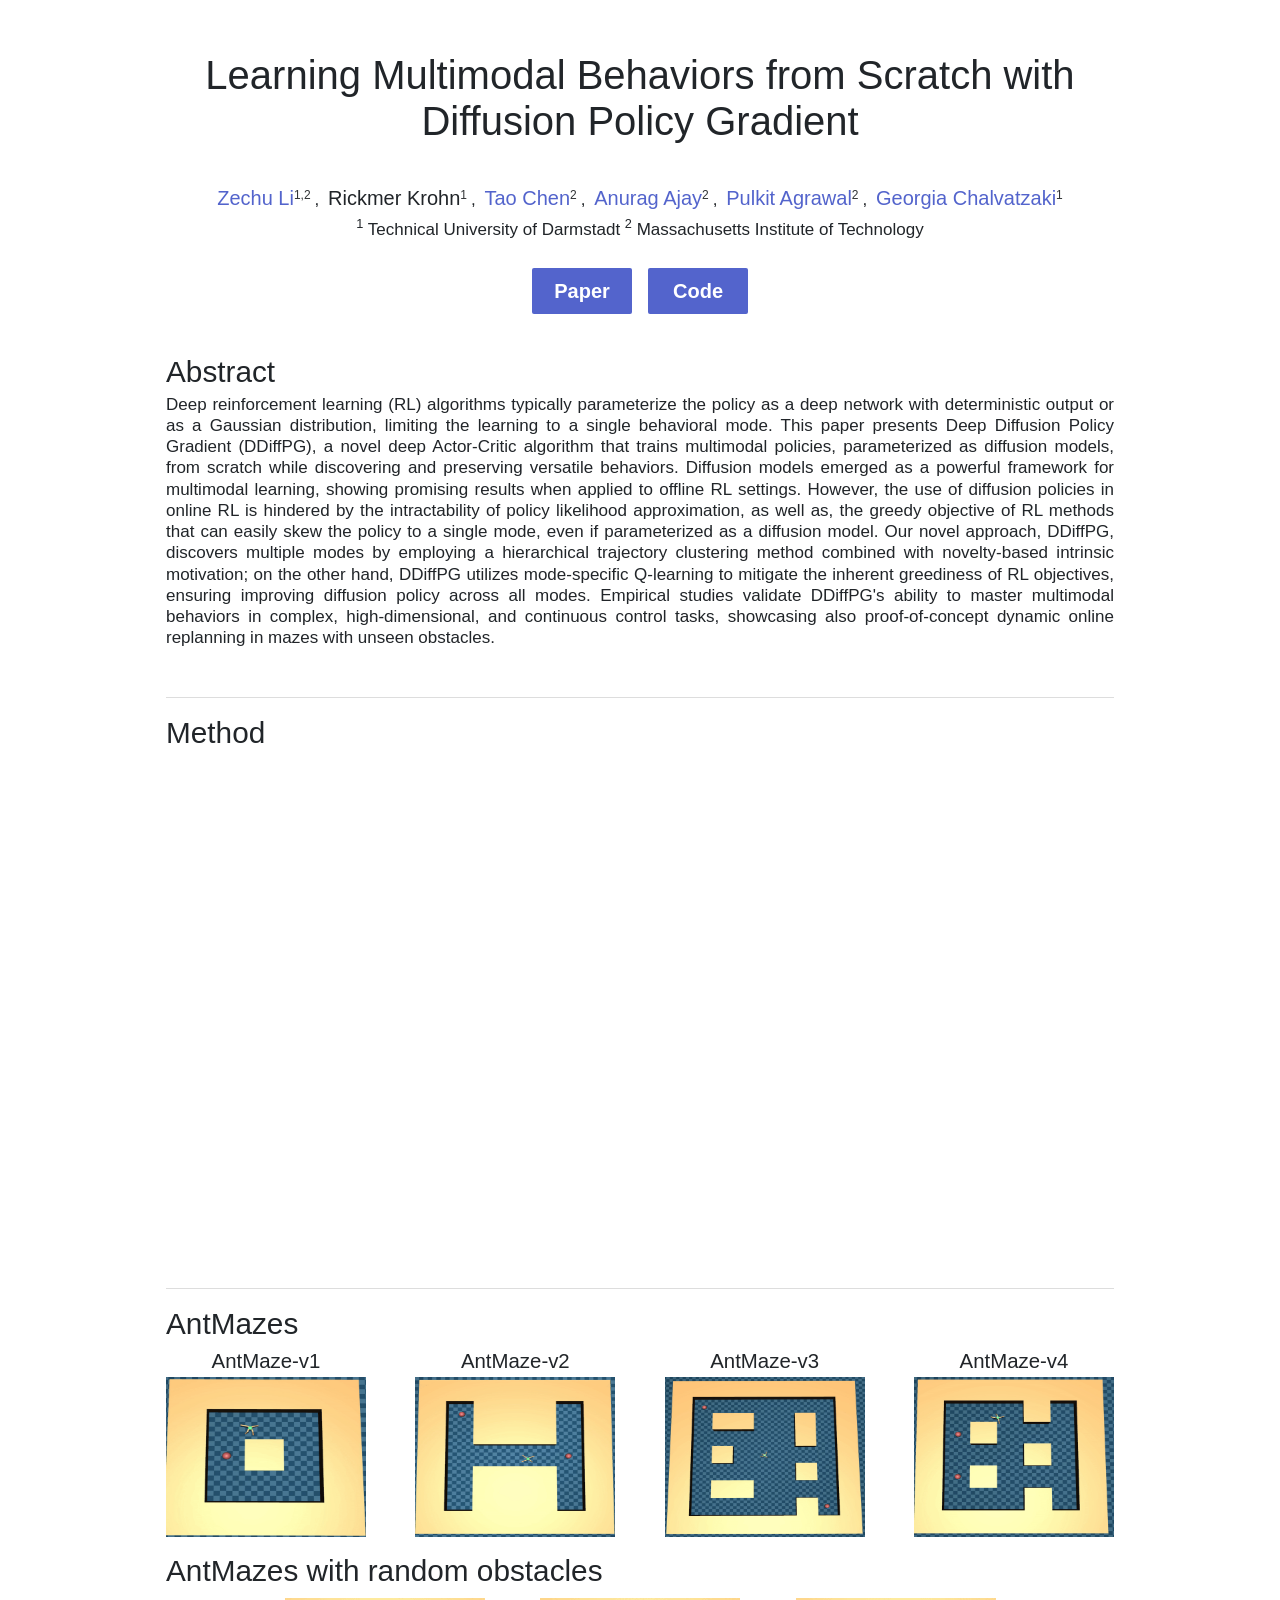
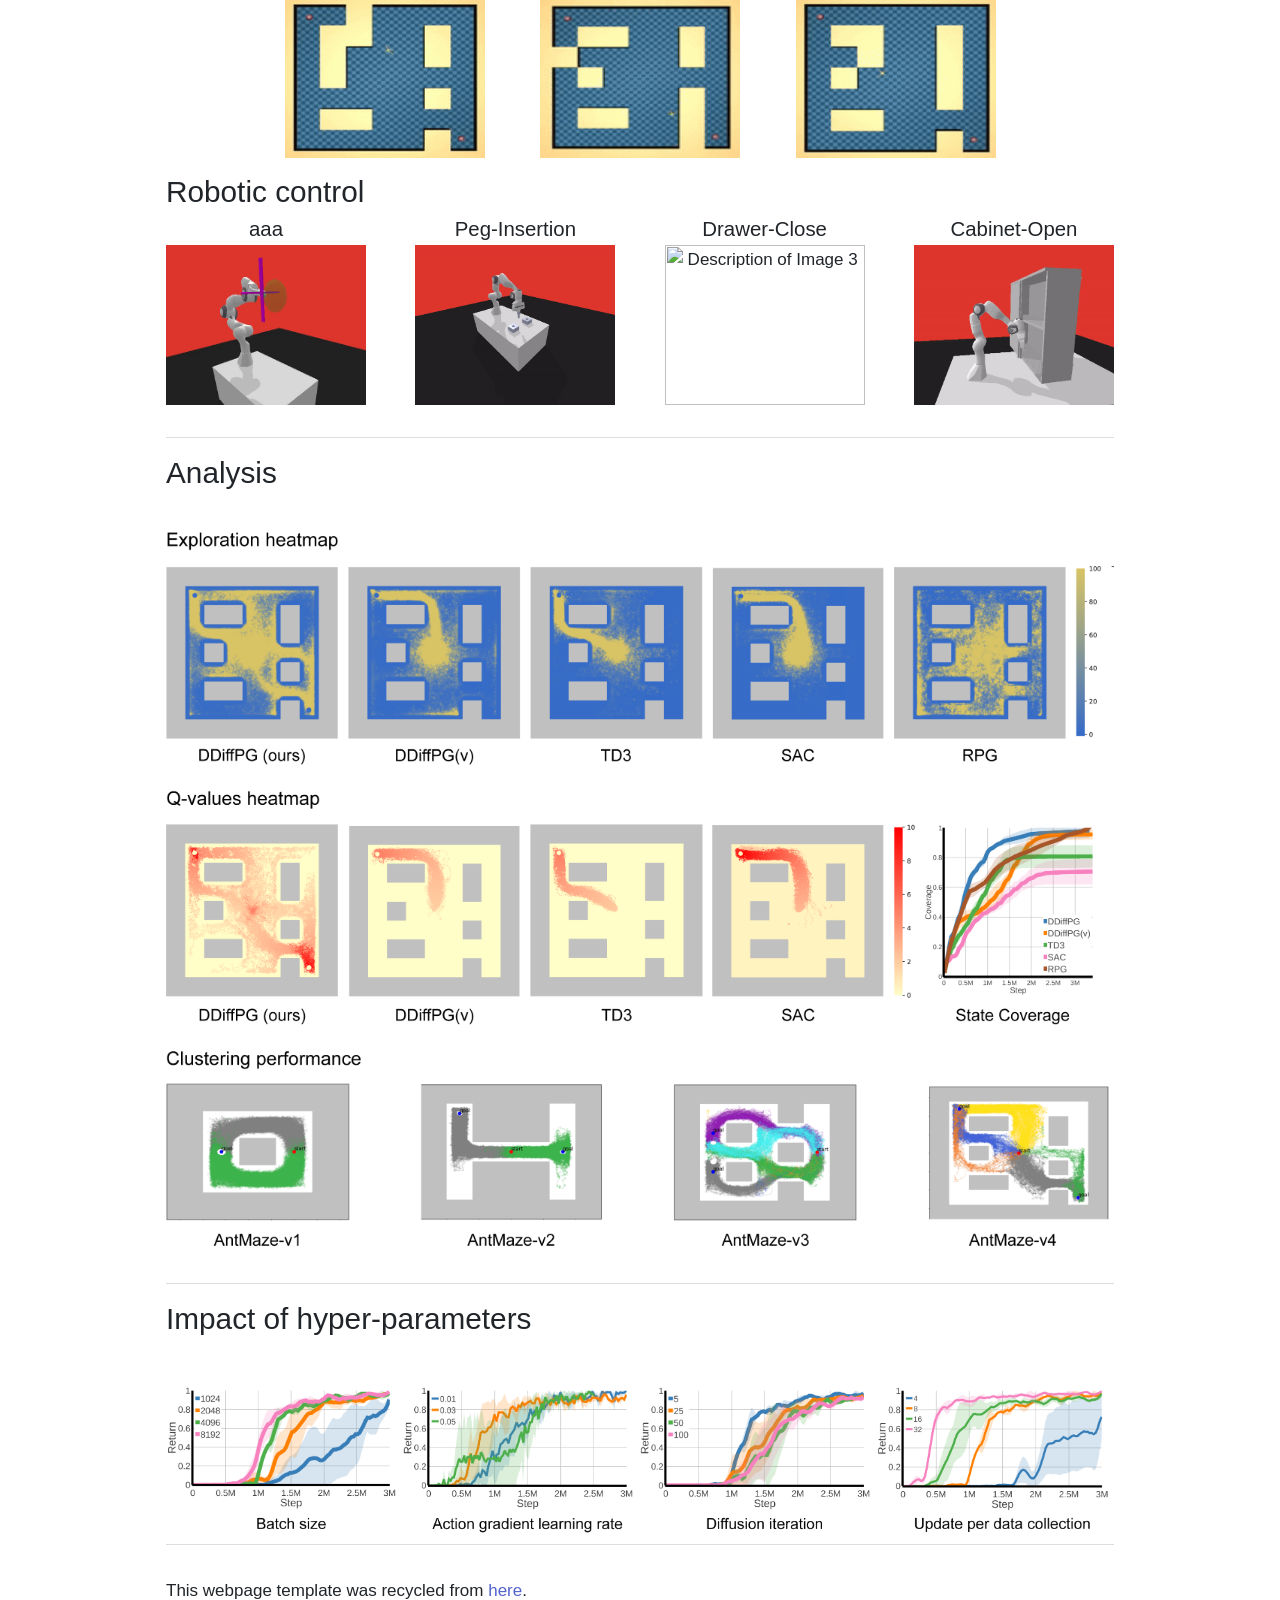
==== projects/ddiffpg/index.html @ 3afcf269 "update gif" ====
<!DOCTYPE HTML PUBLIC "-//W3C//DTD HTML 4.01 Transitional//EN">
<html>

<script src="bootstrap.js"></script>
<script type="text/javascript" charset="utf-8" src="https://ajax.googleapis.com/ajax/libs/jquery/1.3.2/jquery.min.js"></script> 
<!---
<script id="MathJax-script" async src="https://cdn.jsdelivr.net/npm/mathjax@3/es5/tex-mml-chtml.js"></script>
--->
<script src="load-mathjax.js" async></script>
<!-- Bootstrap CSS -->
<link href="https://stackpath.bootstrapcdn.com/bootstrap/4.3.1/css/bootstrap.min.css" rel="stylesheet">

<!-- Bootstrap JS and its dependencies (jQuery & Popper.js) -->
<script src="https://code.jquery.com/jquery-3.3.1.slim.min.js"></script>
<script src="https://cdnjs.cloudflare.com/ajax/libs/popper.js/1.14.7/umd/popper.min.js"></script>
<script src="https://stackpath.bootstrapcdn.com/bootstrap/4.3.1/js/bootstrap.min.js"></script>

<script>
    $(document).ready(function(){
      $('[data-toggle="tooltip"]').tooltip(); 
    });
  </script>
  
<style type="text/css">
body {
    font-family: "Titillium Web", "HelveticaNeue-Light", "Helvetica Neue Light", "Helvetica Neue", Helvetica, Arial, "Lucida Grande", sans-serif;
    font-weight: 300;
    font-size: 17px;
    margin-left: auto;
    margin-right: auto;
}

@media screen and (min-width: 980px){
    body {
        width: 980px;
    }
}


h1 {
    font-weight:300;
    line-height: 1.15em;
}

h2 {
    font-size: 1.75em;
}
a:link,a:visited {
    color: #5364cc;
    text-decoration: none;
}
a:hover {
    color: #208799;
}
h1 {
    text-align: center;
}
h2,h3 {
    text-align: left;
}

h1 {
    font-size: 40px;
    font-weight: 500;
}
h2 {
    font-weight: 400;
    margin: 16px 0px 4px 0px;
}
h3 {
    font-weight: 600;
    margin: 16px 0px 4px 0px;
}

.paper-title {
    padding: 1px 0px 1px 0px;
}
section {
    margin: 32px 0px 32px 0px;
    text-align: justify;
    clear: both;
}
.col-5 {
     width: 20%;
     float: left;
}

.move-down {
    margin-top:1.2cm;
}

.col-4 {
     width: 25%;
     float: left;
}
.col-3 {
     width: 33%;
     float: left;
}
.col-2 {
     width: 50%;
     float: left;
}
.col-1 {
     width: 100%;
     float: left;
}

.author-row, .affil-row {
    font-size: 26px;
}

.author-row-new { 
    text-align: center; 
}

.author-row-new a {
    display: inline-block;
    font-size: 20px;
    padding: 4px;
}

.author-row-new sup {
    color: #313436;
    font-size: 12px;
}

.affiliations-new {
    font-size: 18px;
    text-align: center;
    width: 80%;
    margin: 0 auto;
    margin-bottom: 20px;
}

.row {
    margin: 16px 0px 16px 0px;
}
.authors {
    font-size: 26px;
}
.affiliatons {
    font-size: 18px;
}
.affil-row {
    margin-top: 18px;
}
.teaser {
    max-width: 100%;
}
.text-center {
    text-align: center;  
}
.screenshot {
    width: 256px;
    border: 1px solid #ddd;
}
.screenshot-el {
    margin-bottom: 16px;
}
hr {
    height: 1px;
    border: 0; 
    border-top: 1px solid #ddd;
    margin: 0;
}
.material-icons {
    vertical-align: -6px;
}
p {
    line-height: 1.25em;
}
.caption {
    font-size: 16px;
    color: #666;
    margin-top: 4px;
    margin-bottom: 10px;
	text-align: left;
}


video {
    display: block;
    margin: auto;
}


figure {
    display: block;
    margin: auto;
    margin-top: 10px;
    margin-bottom: 10px;
}
#bibtex pre {
    font-size: 14px;
    background-color: #eee;
    padding: 16px;
}
.blue {
    color: #2c82c9;
    font-weight: bold;
}
.orange {
    color: #d35400;
    font-weight: bold;
}
.flex-row {
    display: flex;
    flex-flow: row wrap;
    padding: 0;
    margin: 0;
    list-style: none;
}

.paper-btn-coming-soon {
    position: relative; 
    top: 0;
    left: 0;
}

.coming-soon {
    position: absolute;
    top: -15px;
    right: -15px;
}

.center {
  margin-left: 10.0%;
  margin-right: 10.0%;
}

.paper-btn {
  position: relative;
  text-align: center;

  display: inline-block;
  margin: 8px;
  padding: 8px 8px;

  border-width: 0;
  outline: none;
  border-radius: 2px;
  
  background-color: #5364cc;
  color: white !important;
  font-size: 20px;
  width: 100px;
  font-weight: 600;
}
.paper-btn-parent {
    display: flex;
    justify-content: center;
    margin: 16px 0px;
}

.paper-btn:hover {
    opacity: 0.85;
}

.container {
    margin-left: auto;
    margin-right: auto;
    padding-left: 16px;
    padding-right: 16px;
}

.venue {
    font-size: 23px;
}

.topnav {
    background-color: #EEEEEE;
    overflow: hidden;
}

.topnav div {
    max-width: 1070px;
    margin: 0 auto;
}

.topnav a {
    display: inline-block;
    color: black;
    text-align: center;
    vertical-align: middle;
    padding: 16px 16px;
    text-decoration: none;
    font-size: 18px;
}

.topnav img {
    padding: 2px 0px;
    width: 100%;
    margin: 0.2em 0px 0.3em 0px;
    vertical-align: middle;
}

pre {
    font-size: 0.9em;
    padding-left: 7px;
    padding-right: 7px;
    padding-top: 3px;
    padding-bottom: 3px;
    border-radius: 3px;
    background-color: rgb(235, 235, 235);
    overflow-x: auto;
}

.download-thumb {
    display: flex;
}

@media only screen and (max-width: 620px) {
    .download-thumb {
        display: none;
    }
}

.paper-stuff {
    width: 50%;
    font-size: 20px;
}

@media only screen and (max-width: 620px) {
    .paper-stuff {
        width: 100%;
    }
}
* {
  box-sizing: border-box;
}

.column {
  text-align: center;
  float: left;
  width: 16.666%;
  padding: 5px;
}
.column3 {
  text-align: center;
  float: left;
  width: 33.333%;
  padding: 5px;
}
.column4 {
  text-align: center;
  float: left;
  width: 50%;
  padding: 5px;
}
.column5 {
  text-align: center;
  float: left;
  width: 20%;
  padding: 5px;
}
.column10 {
  text-align: center;
  float: left;
  width: 10%;
  padding: 5px;
}
.border-right {
    border-right: 1px solid black;
}
.border-bottom{
    border-bottom: 1px solid black;
}


.row-center {
    margin: 16px 0px 16px 0px;
    text-align: center;
}

/* Clearfix (clear floats) */
.row::after {
  content: "";
  clear: both;
  display: table;
}
.img-fluid {
  max-width: 100%;
  height: auto;
}
.figure-img {
  margin-bottom: 0.5rem;
  line-height: 1;
}








.rounded-circle {
  border-radius: 50% !important;
}



.figures-row {
    display: flex;
    justify-content: space-between;
    align-items: center;
  }
  .figure-item {
    margin: 0; /* Remove default margin */
    text-align: center; /* Center the figure content */
  }
  .figure-item img {
    width: 200px; /* Adjust image size as needed */
    height: 160px;
  }
  .figure-item figcaption {
    font-size: 1.2em; /* Adjust caption size as needed */
  }


/* Responsive layout - makes the three columns stack on top of each other instead of next to each other */
@media screen and (max-width: 500px) {
  .column {
    width: 100%;
  }
}
@media screen and (max-width: 500px) {
  .column3 {
    width: 100%;
  }
}

</style>
<link rel="stylesheet" href="bootstrap-grid.css">

<script type="text/javascript" src="../js/hidebib.js"></script>
    <!-- <link href='https://fonts.googleapis.com/css?family=Titillium+Web:400,600,400italic,600italic,300,300italic' rel='stylesheet' type='text/css'> -->
    <head>
        <title> Learning Multimodal Behaviors from Scratch with Diffusion Policy Gradient</title>
        <meta name="viewport" content="width=device-width, initial-scale=1">
        <meta property="og:description" content="Learning Multimodal Behaviors from Scratch with Diffusion Policy Gradient Feedback"/>
        <link href="https://fonts.googleapis.com/css2?family=Material+Icons" rel="stylesheet">
        <meta name="twitter:card" content="summary_large_image">
        <meta name="twitter:creator" content="@stevenli">
        <meta name="twitter:title" content="Learning Multimodal Behaviors from Scratch with Diffusion Policy Gradient Feedback">
        <meta name="twitter:description" content="">
        <meta name="twitter:image" content="">
    </head>

 <body>


<div class="container">
    <br>
    <br>
    <div class="paper-title">
    <h1> 
        Learning Multimodal Behaviors from Scratch with Diffusion Policy Gradient
    </div>
    <br>
    <div id="authors">
        <center>
            <div class="author-row-new">
                <a href="https://supersglzc.github.io/">Zechu Li<sup>1,2</sup></a>,
                <a>Rickmer Krohn<sup>1</sup></a>,
                <a href="https://taochenshh.github.io/">Tao Chen<sup>2</sup></a>,
                <a href="https://anuragajay.github.io/">Anurag Ajay<sup>2</sup></a>,
                <a href="https://people.eecs.berkeley.edu/~pulkitag/">Pulkit Agrawal<sup>2</sup></a>,
                <a href="https://pearl-lab.com/people/georgia-chalvatzaki/">Georgia Chalvatzaki<sup>1</sup></a>
            </div>
        </center>
        <center>
        <div class="affiliations">
            <span><sup>1</sup> Technical University of Darmstadt</span>
            <span><sup>2</sup> Massachusetts Institute of Technology </span>
        </div>

        <div class="affil-row">
            <div class="venue text-center"><b> </b></div>
        </div>

        </center>

        <div style="clear: both">
            <div class="paper-btn-parent">
            <a class="paper-btn" href="">
                <!-- <span class="material-icons"> description </span>  -->
                 Paper
            </a>
            <a class="paper-btn" href="">
                <!-- <span class="material-icons"> code </span> -->
                Code
            </a>
            <!-- <a class="paper-btn" href="https://recorder-v3.slideslive.com/?share=88820&s=2fddd0c8-e26a-41cc-8de9-9e8e2ef2001e"  data-toggle="tooltip" title="Use Chrome to watch the video">
                <svg xmlns="http://www.w3.org/2000/svg" width="16" height="16" fill="currentColor" class="bi bi-camera-reels" viewBox="0 0 16 16">
                    <path d="M6 3a3 3 0 1 1-6 0 3 3 0 0 1 6 0M1 3a2 2 0 1 0 4 0 2 2 0 0 0-4 0"/>
                    <path d="M9 6h.5a2 2 0 0 1 1.983 1.738l3.11-1.382A1 1 0 0 1 16 7.269v7.462a1 1 0 0 1-1.406.913l-3.111-1.382A2 2 0 0 1 9.5 16H2a2 2 0 0 1-2-2V8a2 2 0 0 1 2-2zm6 8.73V7.27l-3.5 1.555v4.35l3.5 1.556zM1 8v6a1 1 0 0 0 1 1h7.5a1 1 0 0 0 1-1V8a1 1 0 0 0-1-1H2a1 1 0 0 0-1 1"/>
                    <path d="M9 6a3 3 0 1 0 0-6 3 3 0 0 0 0 6M7 3a2 2 0 1 1 4 0 2 2 0 0 1-4 0"/>
                  </svg>
                Talk
                </a> -->

                  
            </div>
        </div>
    </div>
    <!-- <section id="teaser-image">
        <center>
            <figure>
                <video class="centered" width="100%" autoplay loop muted playsinline class="video-background " >
                    <source src="materials/huge_teaser_v6_short.mp4" type="video/mp4">
                    Your browser does not support the video tag.
                </video>
            </figure>

        </center>
    </section>
    
    <section id="results-image">
        <center>
            <figure>
                <video class="centered" width="100%" autoplay loop muted playsinline class="video-background " >
                    <source src="materials/collage_tasks.mp4" type="video/mp4">
                    Your browser does not support the video tag.
                </video>
            </figure>

        </center>
    </section> -->


    
    <section id="abstract"/>
        <h2>Abstract</h2>
        <div class="flex-row">
            <p>
                Deep reinforcement learning (RL) algorithms typically parameterize the policy as a deep network with deterministic output or as a Gaussian distribution, limiting the learning to a single behavioral mode. This paper presents Deep Diffusion Policy Gradient (DDiffPG), a novel deep Actor-Critic algorithm that trains multimodal policies, parameterized as diffusion models, from scratch while discovering and preserving versatile behaviors. Diffusion models emerged as a powerful framework for multimodal learning, showing promising results when applied to offline RL settings. However, the use of diffusion policies in online RL is hindered by the intractability of policy likelihood approximation, as well as, the greedy objective of RL methods that can easily skew the policy to a single mode, even if parameterized as a diffusion model. Our novel approach, DDiffPG, discovers multiple  modes by employing a hierarchical trajectory clustering method combined with novelty-based intrinsic motivation; on the other hand, DDiffPG utilizes mode-specific Q-learning to mitigate the inherent greediness of RL objectives, ensuring improving diffusion policy across all modes. Empirical studies validate DDiffPG's ability to master multimodal behaviors in complex, high-dimensional, and continuous control tasks, showcasing also proof-of-concept dynamic online replanning in mazes with unseen obstacles.
            </p>
        </div>
    </section>
    <section id="method"/>
        <hr>
        <h2>Method</h2>
            <center>
                <section id="teaser-image">
                    <center>
                        <figure>
                            <video class="centered" width="100%" autoplay loop muted playsinline class="video-background " >
                                <source src="materials/overview.mp4" type="video/mp4">
                                Your browser does not support the video tag.
                            </video>
                        </figure>
            
                    </center>
                </section>
            </center>
            <!--
                <h3>Goal Selector Learning from Human Preferences</h3>
                        <div class="flex-row">
                            
                            <p> 
                                Existing diffusion models are often trained on massive datasets with a vast amounts of computational resources. In this paper, we explore and present tools on how we may utilize probabilistic composition of as an algebra to repurpose diffusion models, <b>without any finetuning</b>, for variety of downstream tasks.  
                                <br>
                                <br>
                                Consider two probability distributions $q^1(x)$ and $q^2(x)$, each represented with a different diffusion model.  Can we draw samples from the product distribution $q^{\textup{prod}}(x) \propto q^1(x)q^2(x)$ specified by each diffusion model? One potential solution is to note that the diffusion process encodes the noisy gradients of each distribution, letting us use the <a href="https://energy-based-model.github.io/Compositional-Visual-Generation-with-Composable-Diffusion-Models/">sum of the scores of each diffusion process</a> to compose these models. While this approach can be effective, it is not completely mathematically accurate. To correctly sample from a reverse diffusion corresponding to $q^{\textup{prod}}(x)$, at each noise timestep $t$, we must compute the score:
                                \[ \nabla_{x}\log \tilde{q}_{t}^{\textup{ prod}}(x_t) = \nabla_x\log  \left(\int
                dx_{0}
                q^{1}(x_{0})q^2(x_{0})~ q(x_t|x_{0})\right).\]
                                Directly summing up the predicted scores of each separate diffusion model instead gives us the score:
                                \[ \nabla_{x}\log q_{t}^{\textup{prod}}(x_t)
                = 
                \nabla_{x}\log  \left(\int dx_0 q^1(x_0)q(x_t|x_0)\right)+\nabla_{x}\log  \left(\int dx_0 q^2(x_0)q(x_t|x_0)\right).\]
                                When the $t > 0$, the above expressions are not equal, and thus sample from the incorrect reverse diffusion process for $q^{\textup{prod}}(x)$. To address this theoretical issue, we propose two methodological contributions to properly sample across a set of different compositions of diffusion models (see our paper for analysis of why other forms of composition fail):
                            </p>
                            <p>
                                <b>Sampling from Composed Diffusion Models using Annealed MCMC:</b> While the score estimate $\nabla_{x}\log q_{t}^{\textup{prod}}(x_t)$ does not correspond to the correct score estimate necessary to sample from the reverse diffusion process for $q_{t}^{\textup{prod}}(x_t)$, it does define a unnormalized probability distribution (EBM) at timestep t. The sequence of score estimates across different time points can then be seen as defining an annealed sequence of distributions starting from Gaussian
                noise and evolving to our desired distribution $q_{t}^{\textup{prod}}(x_t)$.
                                Thus, we may still sample from $q_{t}^{\textup{prod}}(x_t)$ using <b>Annealed MCMC</b> procedure, where we initialize a sample from
                                Gaussian noise, and draw samples sequentially across different intermediate distributions by running multiple steps of MCMC
                                sampling initialized from samples from the previous distribution. 
                            </p>
                            <p>
                                <b>Energy Based Diffusion Parameterization:</b> In practice, MCMC sampling does not correctly sample from underlying distribution without a Metropolis Adjustment step. With the typical score parameterization of diffusion models,
                                this is not possible, as there is no unnormalized density associated with the score field. Instead, we propose
                                to use an energy based parameterization of diffusion model, where at each timestep, our neural network predicts an <b>scalar energy value for each data point</b> and the utilizes the gradient of the energy with respect to the input as the score for the diffusion process. The predicted energy gives us an <b>unnormalized estimate of
                                the probability density</b>, enabling us to use Metropolis Adjustment in sampling. We further show that
                                the unnormalized estimate of the density enables us to do additional compositions with a diffusion model.
                            </p>
                            <p>
                                Below, we demonstrate results illustrating how we may use the above tools to re-purpose diffusion models in a variety of different settings. 
                            </p>
                        </div>
            -->
        
    </section>


    <section id="results">
        <hr>
        <h2>AntMazes</h2>
        <!-- <figure>
            <a>
                <img width="50%" src="materials/maze-v1.gif">
            </a>
            <a>
                <img width="50%" src="materials/maze-v3.gif">
            </a>
            <p class="caption">
                Accomplished goals at the end of 5 different evaluation episodes along training in the real world.
            </p> <br>
        </figure> -->
        <div class="figures-row">
            <figure class="figure-item">
              <figcaption>AntMaze-v1</figcaption>
              <img src="materials/v1.gif" alt="Description of Image 1">
            </figure>
          
            <figure class="figure-item">
              <figcaption>AntMaze-v2</figcaption>
              <img src="materials/v2.gif" alt="Description of Image 2">
            </figure>
          
            <figure class="figure-item">
              <figcaption>AntMaze-v3</figcaption>
              <img src="materials/v3.gif" alt="Description of Image 3">
            </figure>
          
            <figure class="figure-item">
              <figcaption>AntMaze-v4</figcaption>
              <img src="materials/v4.gif" alt="Description of Image 4">
            </figure>
          </div>
        <!-- <p class="caption">
            Six simulation benchmarks where we test HuGE and compare against baselines. <strong>Bandu</strong>, <strong>Block Stacking</strong>, <strong>Kitchen</strong>, and <strong>Pusher</strong>, are long-horizon manipulation tasks; <strong>Four rooms</strong> and <strong>Maze</strong> are 2D navigation tasks
        </p> <br> -->
          
        <h2>AntMazes with random obstacles</h2>
        <figure>
            <div class="figures-row" style="width: 75%; margin: auto;">
                <figure class="figure-item">
                  <img src="materials/obstacle-v1.gif" alt="Description of Image 1">
                </figure>
              
                <figure class="figure-item">
                  <img src="materials/obstacle-v2.gif" alt="Description of Image 2">
                </figure>
              
                <figure class="figure-item">
                  <img src="materials/obstacle-v3.gif" alt="Description of Image 3">
                </figure>
              
              </div>
            <!-- <p class="caption">
                Accomplished goals at the end of 5 different evaluation episodes along training in the real world.
            </p> <br> -->
        </figure>

        <h2>Robotic control</h2>  
        <div class="figures-row">
            <figure class="figure-item">
              <figcaption>aaa</figcaption>
              <img src="materials/reach.gif" alt="Description of Image 1">
            </figure>
          
            <figure class="figure-item">
              <figcaption>Peg-Insertion</figcaption>
              <img src="materials/peg-insertion.gif" alt="Description of Image 2">
            </figure>
          
            <figure class="figure-item">
              <figcaption>Drawer-Close</figcaption>
              <img src="materials/drawer.gif" alt="Description of Image 3">
            </figure>
          
            <figure class="figure-item">
              <figcaption>Cabinet-Open</figcaption>
              <img src="materials/cabinet.gif" alt="Description of Image 4">
            </figure>
          </div>
        <!-- <p class="caption">
            Six simulation benchmarks where we test HuGE and compare against baselines. <strong>Bandu</strong>, <strong>Block Stacking</strong>, <strong>Kitchen</strong>, and <strong>Pusher</strong>, are long-horizon manipulation tasks; <strong>Four rooms</strong> and <strong>Maze</strong> are 2D navigation tasks
        </p> <br> -->
            
        
    </section> 
    
    <section id="robust_noise">
        <hr>
        <h2>Analysis</h2>
        <br>
        <center>
        <figure>
            <a>
                <img width="100%" src="materials/analysis.png">
            </a>
            <!-- <p class="caption">
                Six simulation benchmarks where we test HuGE and compare against baselines. <strong>Bandu</strong>, <strong>Block Stacking</strong>, <strong>Kitchen</strong>, and <strong>Pusher</strong>, are long-horizon manipulation tasks; <strong>Four rooms</strong> and <strong>Maze</strong> are 2D navigation tasks
            </p> <br> -->
        </figure>

    </section>

    <section id="analysis">
        <hr>
        <h2>Impact of hyper-parameters</h2>
        <br>
        <figure>
            <a>
                <img width="100%" src="materials/hyper-parameters.png">
            </a>
            <!-- <p class="caption">
                Six simulation benchmarks where we test HuGE and compare against baselines. <strong>Bandu</strong>, <strong>Block Stacking</strong>, <strong>Kitchen</strong>, and <strong>Pusher</strong>, are long-horizon manipulation tasks; <strong>Four rooms</strong> and <strong>Maze</strong> are 2D navigation tasks
            </p> <br> -->
        </figure>   
        <hr>

    </section> 

    <!--
    <section id="paper">

        <h2>Team</h2>        
        <div class="row">
            <div class="column5">
                <a href='https://marceltorne.github.io/'>
                    <img  src=./materials/people/marcel.png class="figure-img img-fluid rounded-circle" height=200px width=200px>
                </a>
                <p class=profname> Marcel Torne Villasevil </p>
                <p class=institution>Harvard University, MIT</p>
            </div>

            <div class="column5">
                <a href=''>
                    <img  src=./materials/people/max.png class="figure-img img-fluid rounded-circle" height=200px width=200px>
                </a>
                <p class=profname> Max Balsells i Pamies </p>
                <p class=institution>University of Washington</p>
            </div>

            <div class="column5">
                <a href='https://taochenshh.github.io'>
                    <img  src=./materials/people/tao.png class="figure-img img-fluid rounded-circle" height=200px width=200px>
                </a>
                <p class=profname> Tao Chen </p>
                <p class=institution>MIT</p>
            </div>
            <div class="column5">
                <a href='https://people.eecs.berkeley.edu/~pulkitag/'>
                    <img  src=./materials/people/pulkit.png class="figure-img img-fluid rounded-circle" height=200px width=200px>
                </a>
                <p class=profname> Pulkit Agrawal </p>
                <p class=institution>MIT</p>
            </div>



            <center>
                <div class="column0">
                    <a href="https://abhishekunique.github.io">
                        <img src=./materials/people/abhishek.png class="figure-img img-fluid rounded-circle" height=200px width=200px>
                    </a>
                    <p class=profname> Abhishek Gupta </p>
                    <p class=institution>University of Washington</p>
                </div>

                <div class="column0">
                    <a href='https://people.eecs.berkeley.edu/~pulkitag/'>
                        <img  src=./materials/people/pulkit.png class="figure-img img-fluid rounded-circle" height=200px width=200px>
                    </a>
                    <p class=profname> Pulkit Agrawal </p>
                    <p class=institution>MIT</p>
                </div>
    
                <div class="column0">
                    <a href="https://abhishekunique.github.io">
                        <img src=./materials/people/abhishek.png class="figure-img img-fluid rounded-circle" height=200px width=200px>
                    </a>
                    <p class=profname> Abhishek Gupta </p>
                    <p class=institution>University of Washington</p>
                </div>

            </center>

         </div>

    </section>



    -->

   
    <section>
        This webpage template was recycled from <a href='https://nv-tlabs.github.io/LION/'>here</a>.
    </section>
    


</div>
</body>
</html>
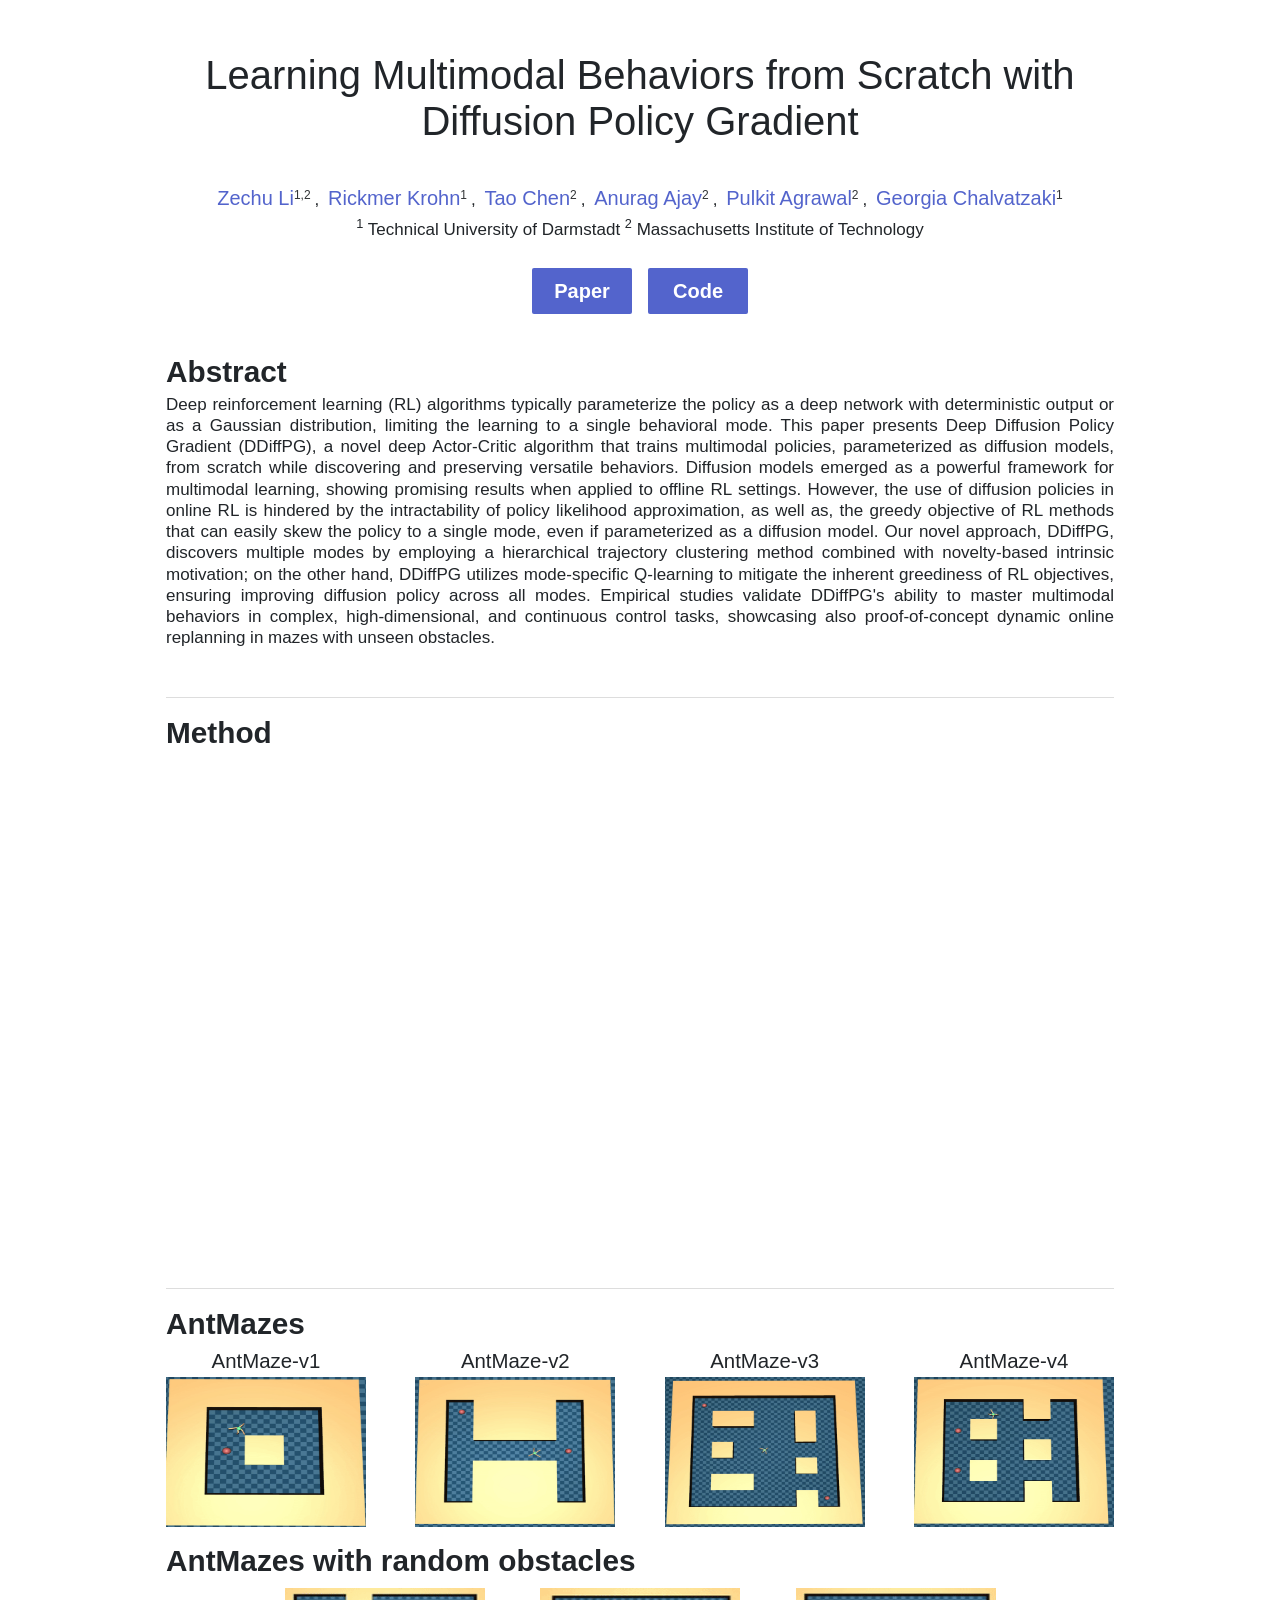
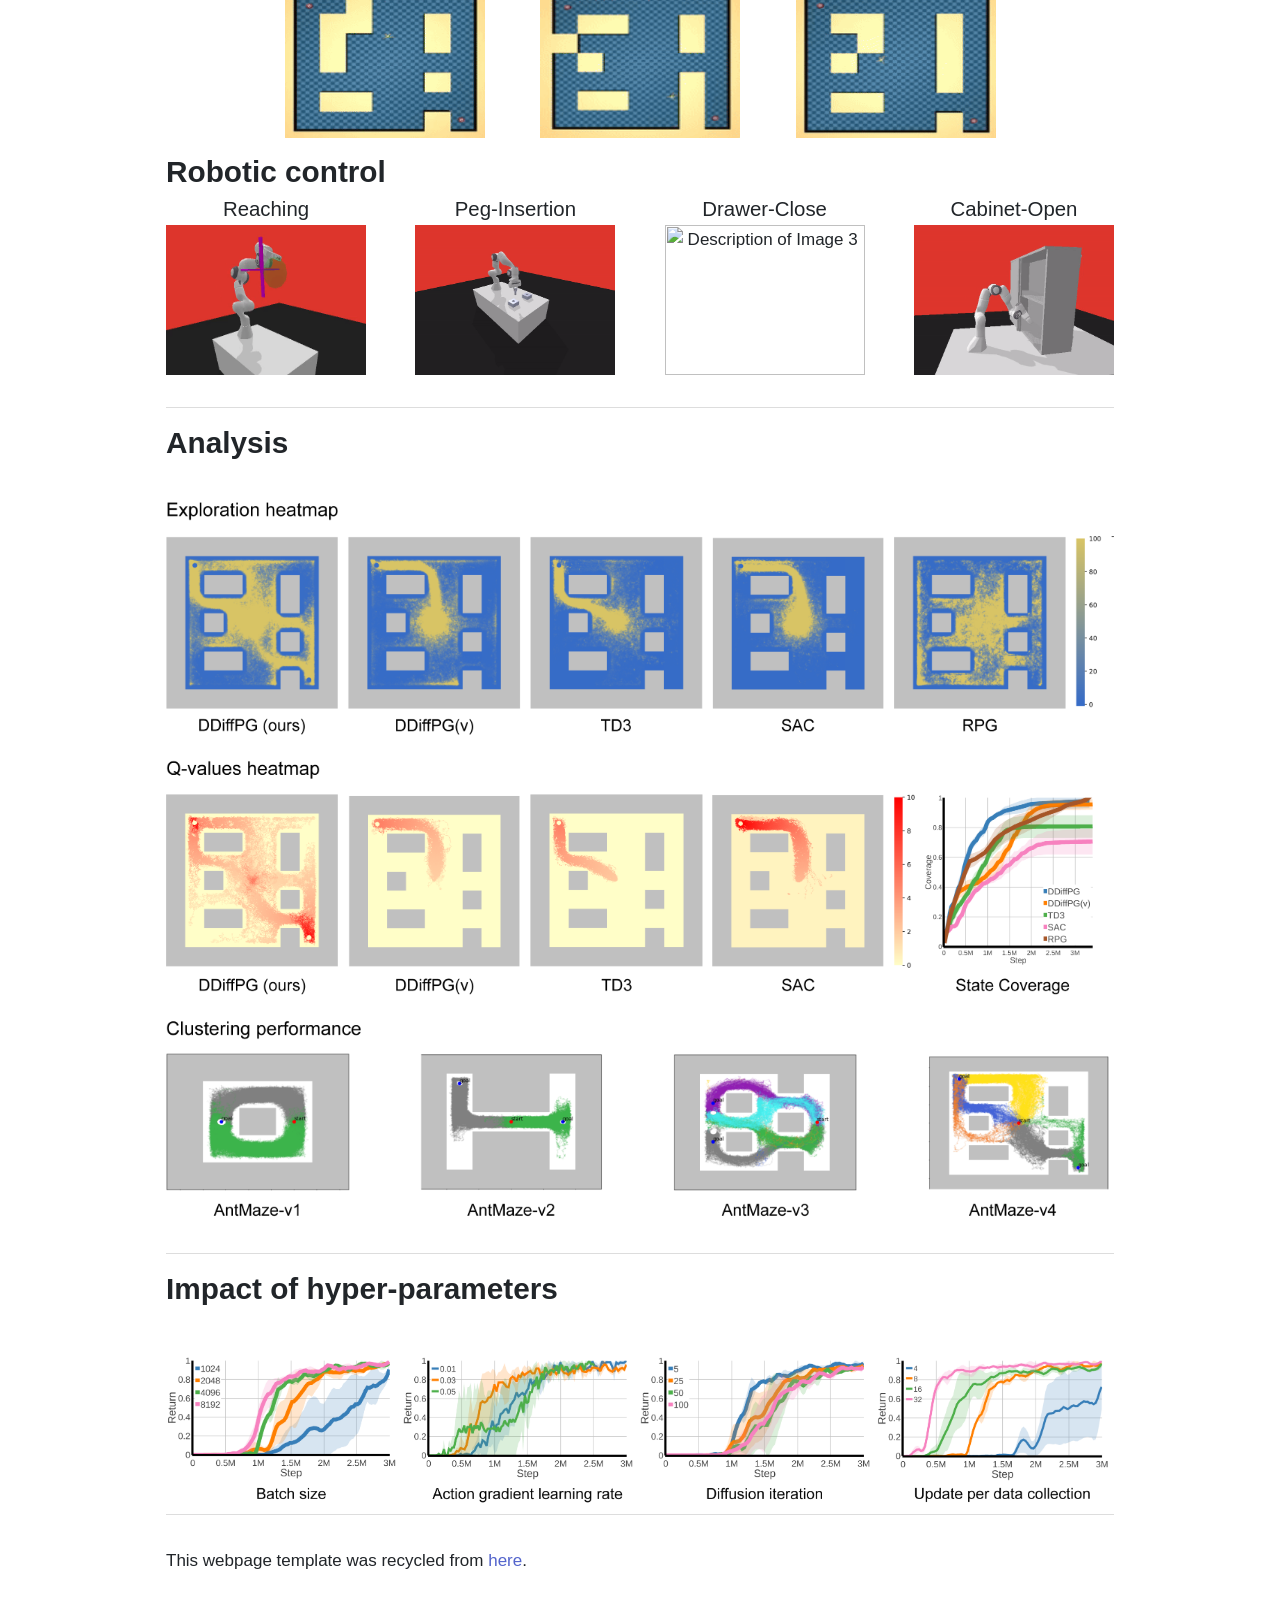
==== commit 592bef3d: "Merge branch 'main' of https://github.com/supersglzc/supersglzc.github.io into main" ====
--- a/projects/ddiffpg/index.html
+++ b/projects/ddiffpg/index.html
@@ -66,6 +66,7 @@
 h2 {
     font-weight: 400;
     margin: 16px 0px 4px 0px;
+    font-weight: bold;
 }
 h3 {
     font-weight: 600;
@@ -412,7 +413,7 @@
   }
   .figure-item img {
     width: 200px; /* Adjust image size as needed */
-    height: 160px;
+    height: 150px;
   }
   .figure-item figcaption {
     font-size: 1.2em; /* Adjust caption size as needed */
@@ -463,7 +464,7 @@
         <center>
             <div class="author-row-new">
                 <a href="https://supersglzc.github.io/">Zechu Li<sup>1,2</sup></a>,
-                <a>Rickmer Krohn<sup>1</sup></a>,
+                <a href="https://pearl-lab.com/rickmer-krohn/">Rickmer Krohn<sup>1</sup></a>,
                 <a href="https://taochenshh.github.io/">Tao Chen<sup>2</sup></a>,
                 <a href="https://anuragajay.github.io/">Anurag Ajay<sup>2</sup></a>,
                 <a href="https://people.eecs.berkeley.edu/~pulkitag/">Pulkit Agrawal<sup>2</sup></a>,
@@ -659,7 +660,7 @@
         <h2>Robotic control</h2>  
         <div class="figures-row">
             <figure class="figure-item">
-              <figcaption>aaa</figcaption>
+              <figcaption>Reaching</figcaption>
               <img src="materials/reach.gif" alt="Description of Image 1">
             </figure>
           
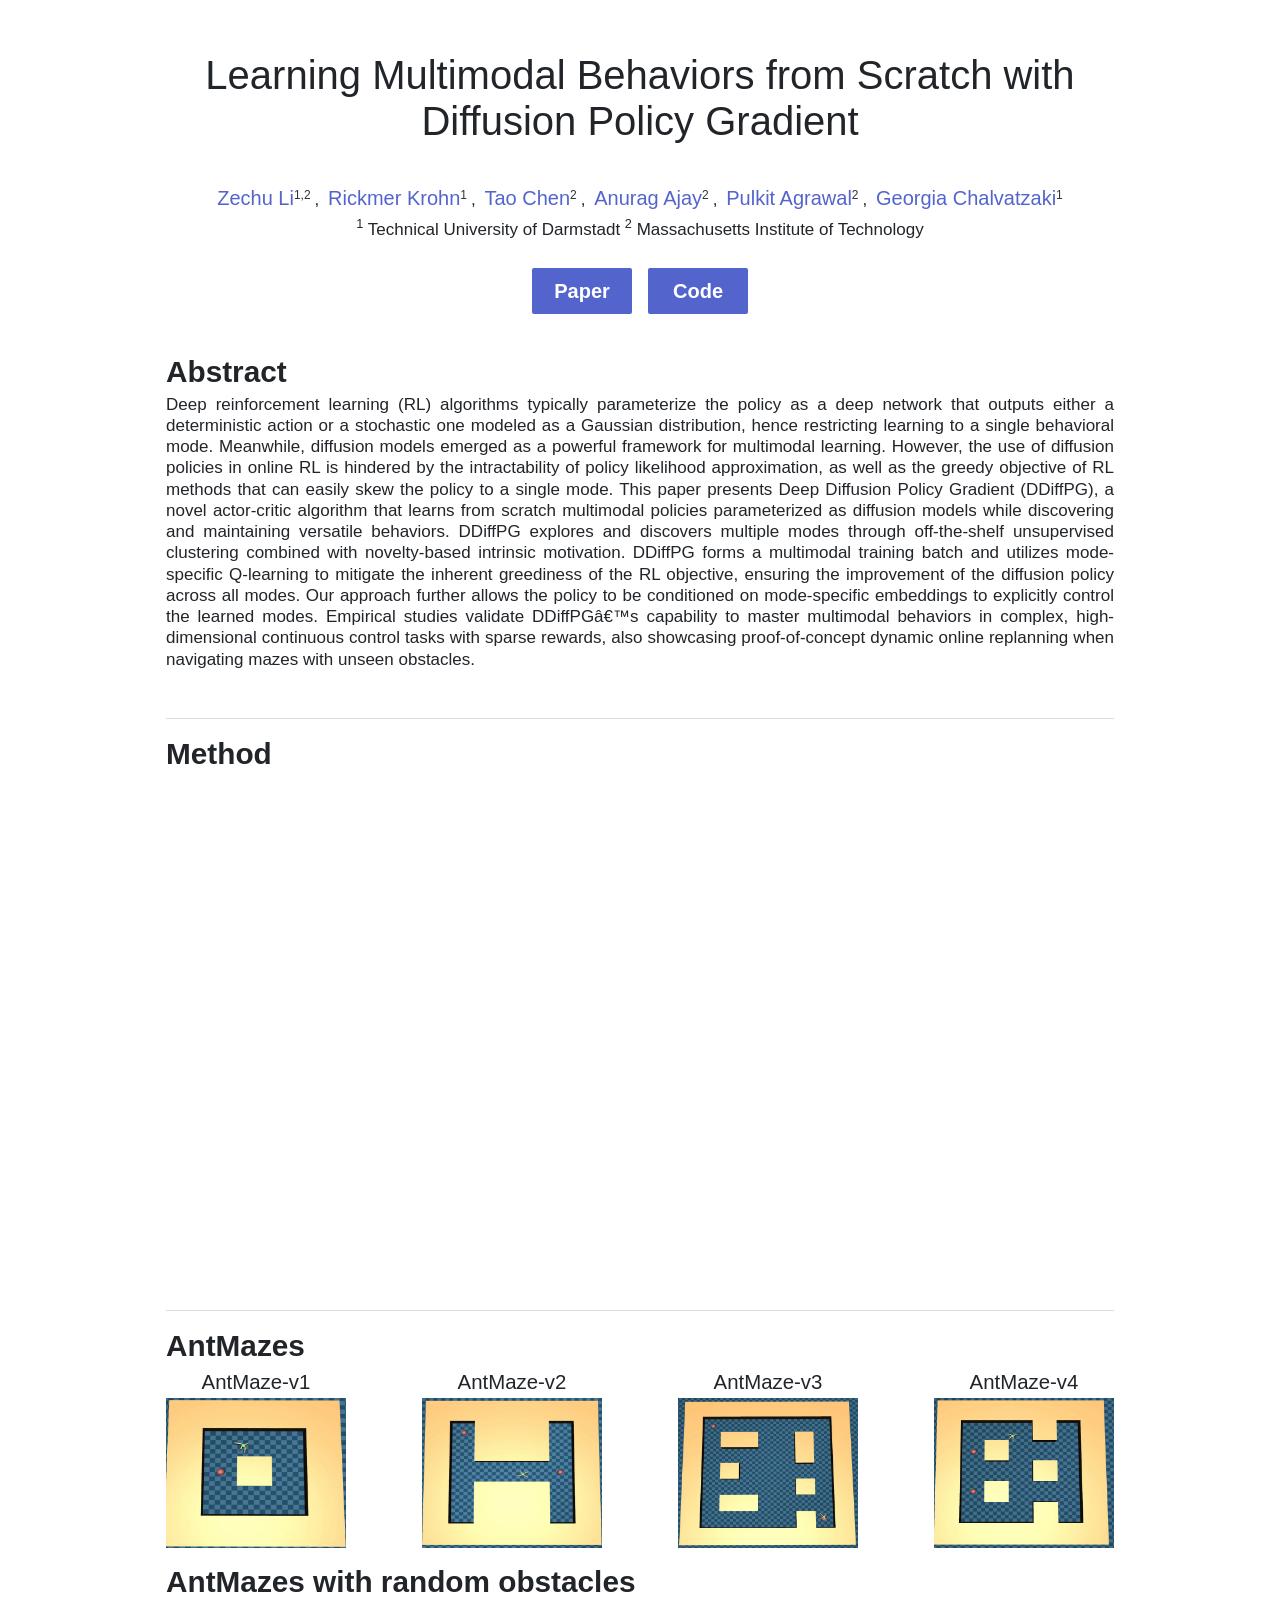
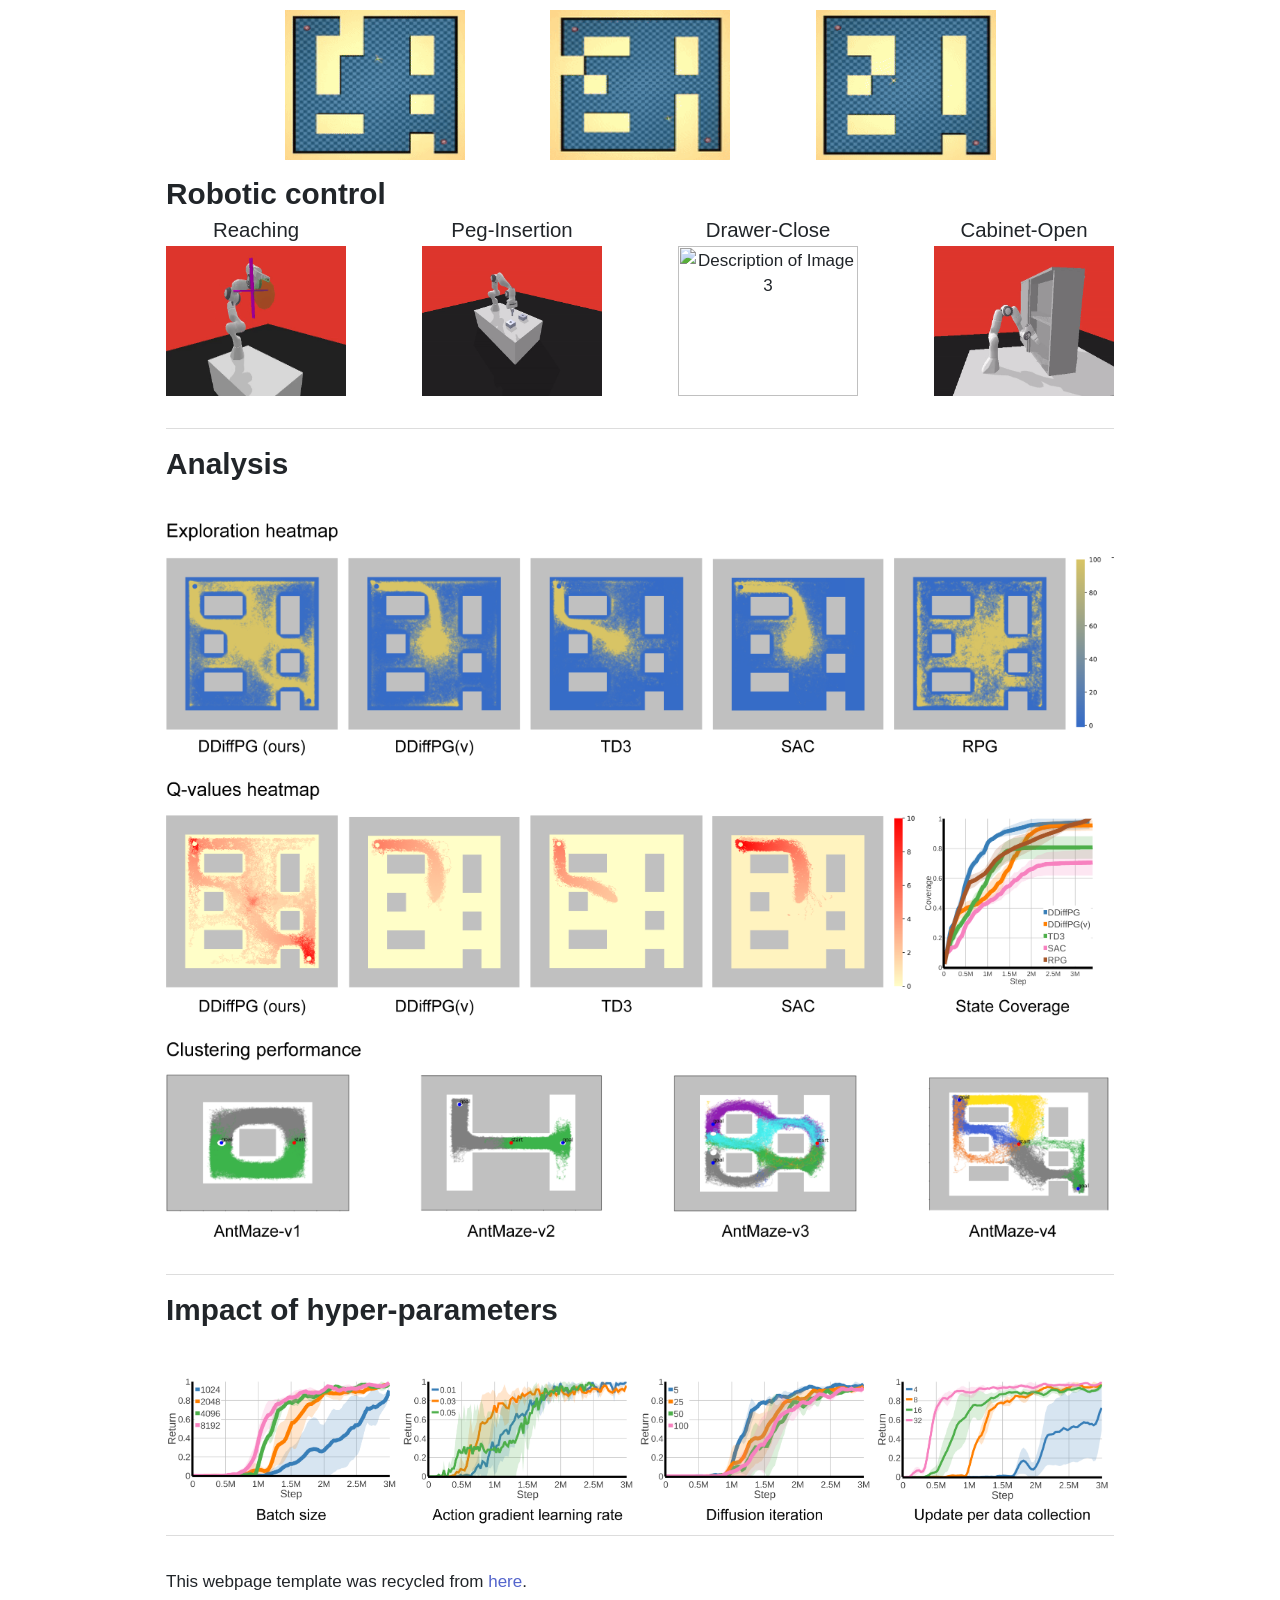
==== commit c3d89964: "update abstract" ====
--- a/projects/ddiffpg/index.html
+++ b/projects/ddiffpg/index.html
@@ -412,7 +412,7 @@
     text-align: center; /* Center the figure content */
   }
   .figure-item img {
-    width: 200px; /* Adjust image size as needed */
+    width: 180px; /* Adjust image size as needed */
     height: 150px;
   }
   .figure-item figcaption {
@@ -485,7 +485,7 @@
 
         <div style="clear: both">
             <div class="paper-btn-parent">
-            <a class="paper-btn" href="">
+            <a class="paper-btn" href="https://arxiv.org/abs/2406.00681">
                 <!-- <span class="material-icons"> description </span>  -->
                  Paper
             </a>
@@ -536,7 +536,7 @@
         <h2>Abstract</h2>
         <div class="flex-row">
             <p>
-                Deep reinforcement learning (RL) algorithms typically parameterize the policy as a deep network with deterministic output or as a Gaussian distribution, limiting the learning to a single behavioral mode. This paper presents Deep Diffusion Policy Gradient (DDiffPG), a novel deep Actor-Critic algorithm that trains multimodal policies, parameterized as diffusion models, from scratch while discovering and preserving versatile behaviors. Diffusion models emerged as a powerful framework for multimodal learning, showing promising results when applied to offline RL settings. However, the use of diffusion policies in online RL is hindered by the intractability of policy likelihood approximation, as well as, the greedy objective of RL methods that can easily skew the policy to a single mode, even if parameterized as a diffusion model. Our novel approach, DDiffPG, discovers multiple  modes by employing a hierarchical trajectory clustering method combined with novelty-based intrinsic motivation; on the other hand, DDiffPG utilizes mode-specific Q-learning to mitigate the inherent greediness of RL objectives, ensuring improving diffusion policy across all modes. Empirical studies validate DDiffPG's ability to master multimodal behaviors in complex, high-dimensional, and continuous control tasks, showcasing also proof-of-concept dynamic online replanning in mazes with unseen obstacles.
+                Deep reinforcement learning (RL) algorithms typically parameterize the policy as a deep network that outputs either a deterministic action or a stochastic one modeled as a Gaussian distribution, hence restricting learning to a single behavioral mode. Meanwhile, diffusion models emerged as a powerful framework for multimodal learning. However, the use of diffusion policies in online RL is hindered by the intractability of policy likelihood approximation, as well as the greedy objective of RL methods that can easily skew the policy to a single mode. This paper presents Deep Diffusion Policy Gradient (DDiffPG), a novel actor-critic algorithm that learns from scratch multimodal policies parameterized as diffusion models while discovering and maintaining versatile behaviors. DDiffPG explores and discovers multiple modes through off-the-shelf unsupervised clustering combined with novelty-based intrinsic motivation. DDiffPG forms a multimodal training batch and utilizes mode-specific Q-learning to mitigate the inherent greediness of the RL objective, ensuring the improvement of the diffusion policy across all modes. Our approach further allows the policy to be conditioned on mode-specific embeddings to explicitly control the learned modes. Empirical studies validate DDiffPG’s capability to master multimodal behaviors in complex, high-dimensional continuous control tasks with sparse rewards, also showcasing proof-of-concept dynamic online replanning when navigating mazes with unseen obstacles.
             </p>
         </div>
     </section>
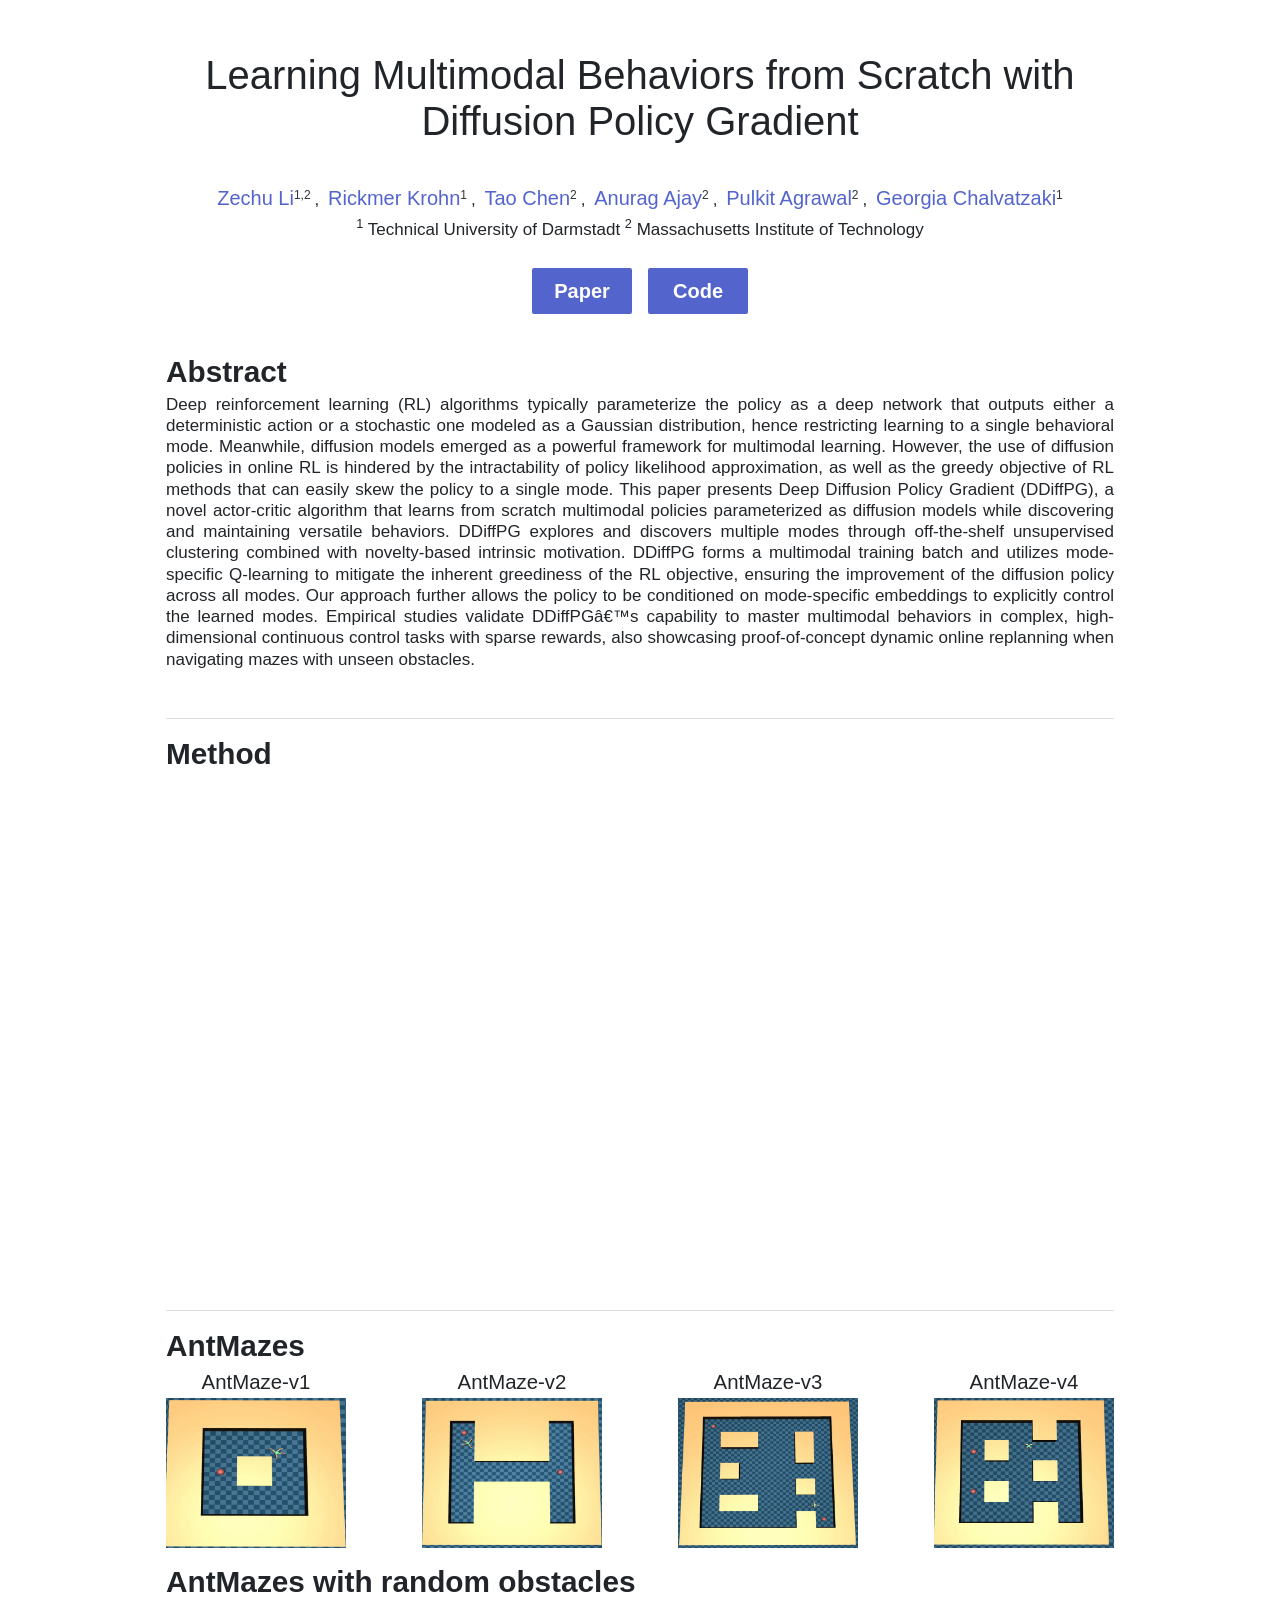
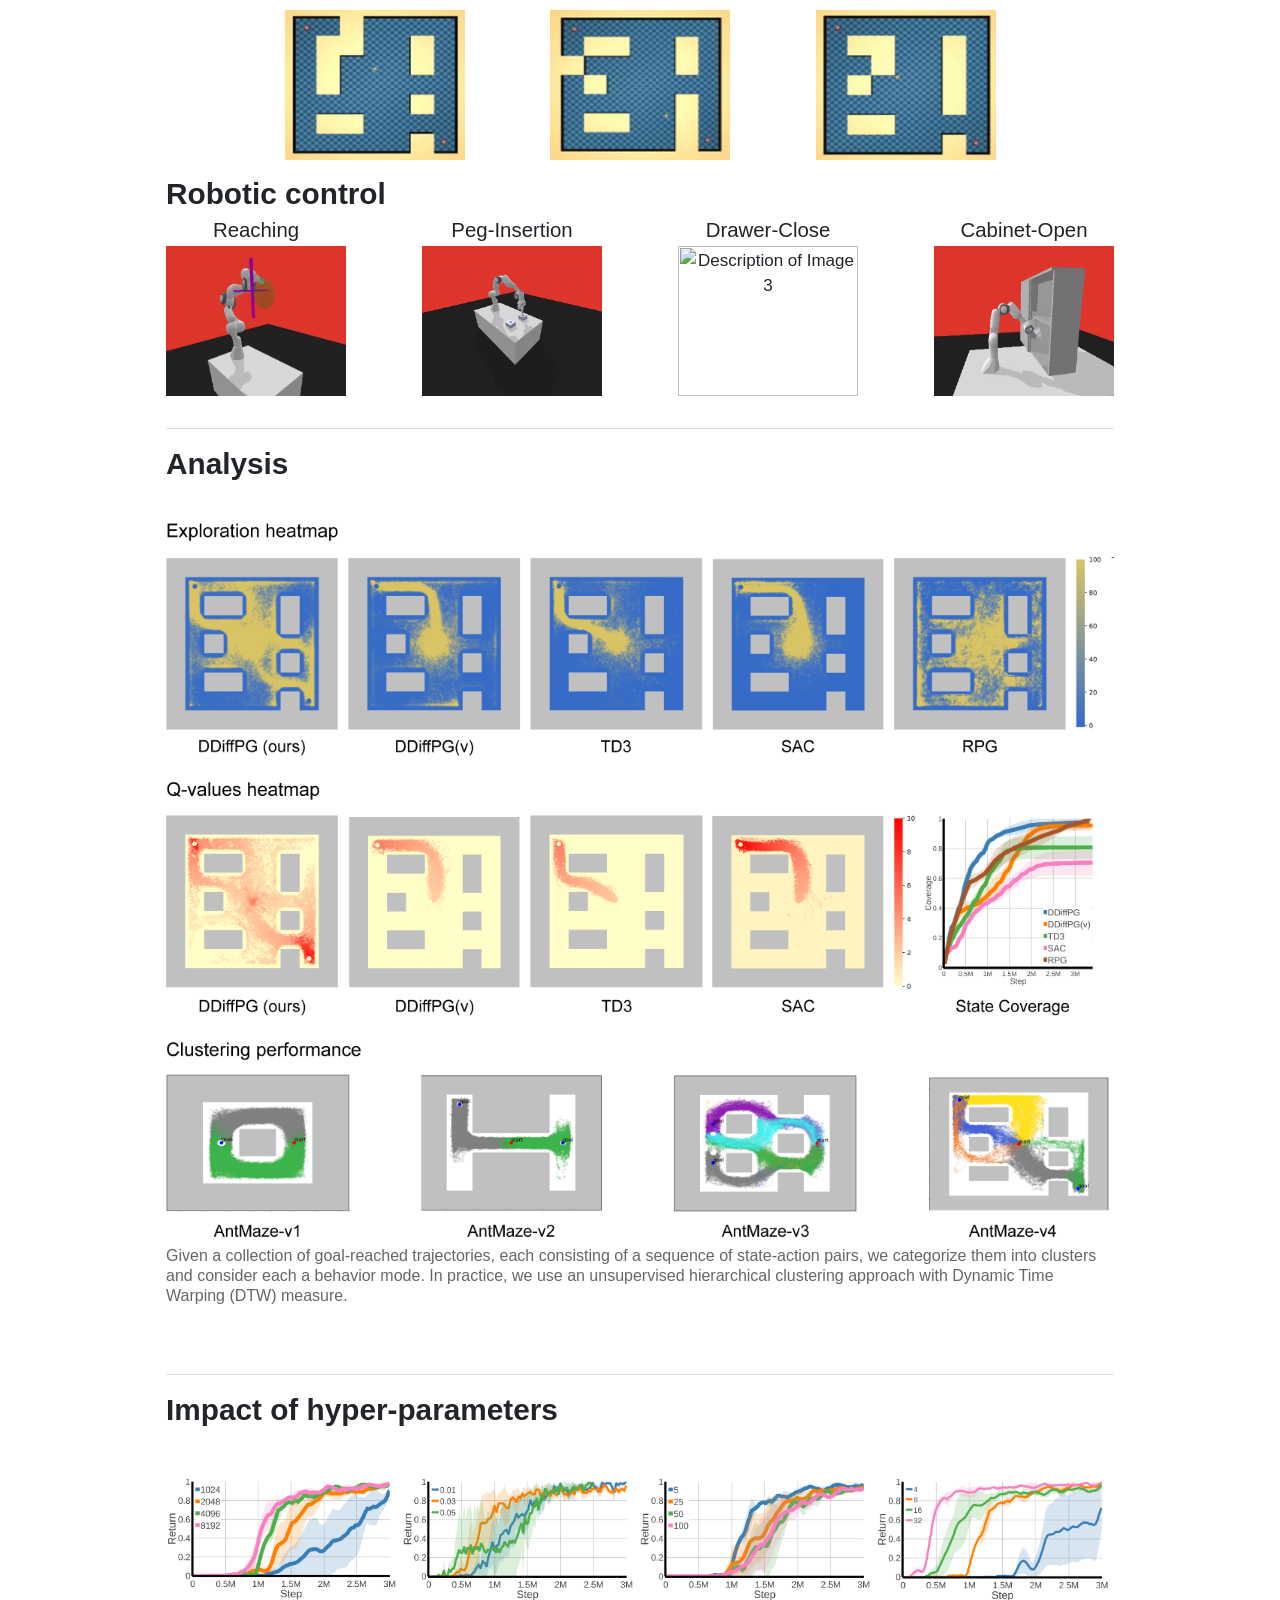
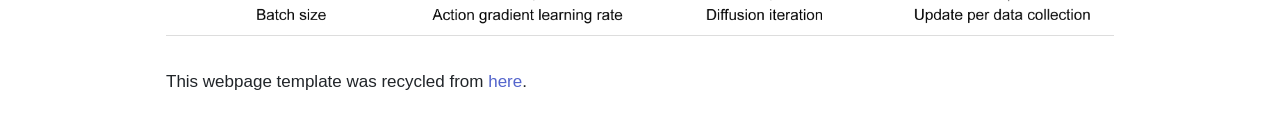
==== commit 40785a46: "test caption" ====
--- a/projects/ddiffpg/index.html
+++ b/projects/ddiffpg/index.html
@@ -695,9 +695,9 @@
             <a>
                 <img width="100%" src="materials/analysis.png">
             </a>
-            <!-- <p class="caption">
-                Six simulation benchmarks where we test HuGE and compare against baselines. <strong>Bandu</strong>, <strong>Block Stacking</strong>, <strong>Kitchen</strong>, and <strong>Pusher</strong>, are long-horizon manipulation tasks; <strong>Four rooms</strong> and <strong>Maze</strong> are 2D navigation tasks
-            </p> <br> -->
+            <p class="caption">
+                Given a collection of goal-reached trajectories, each consisting of a sequence of state-action pairs, we categorize them into clusters and consider each a behavior mode. In practice, we use an unsupervised hierarchical clustering approach with Dynamic Time Warping (DTW) measure.
+            </p> <br>
         </figure>
 
     </section>
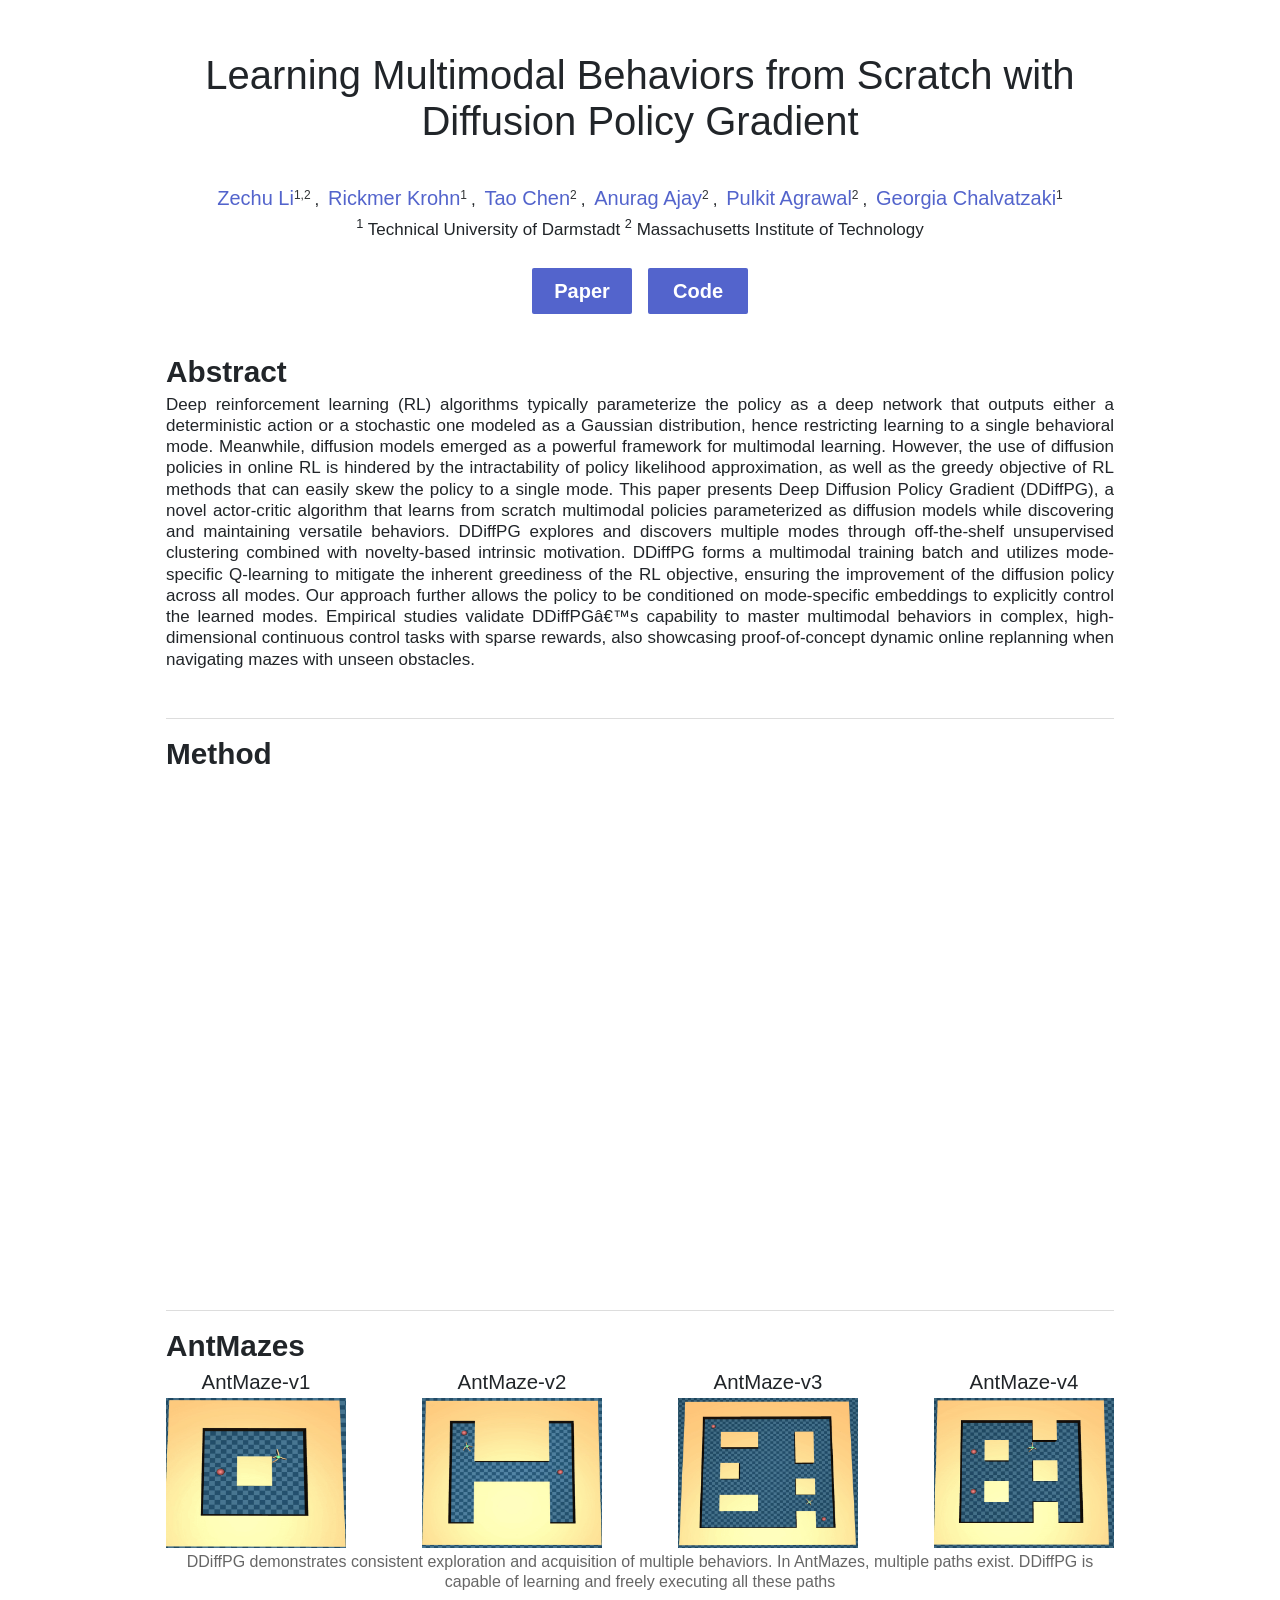
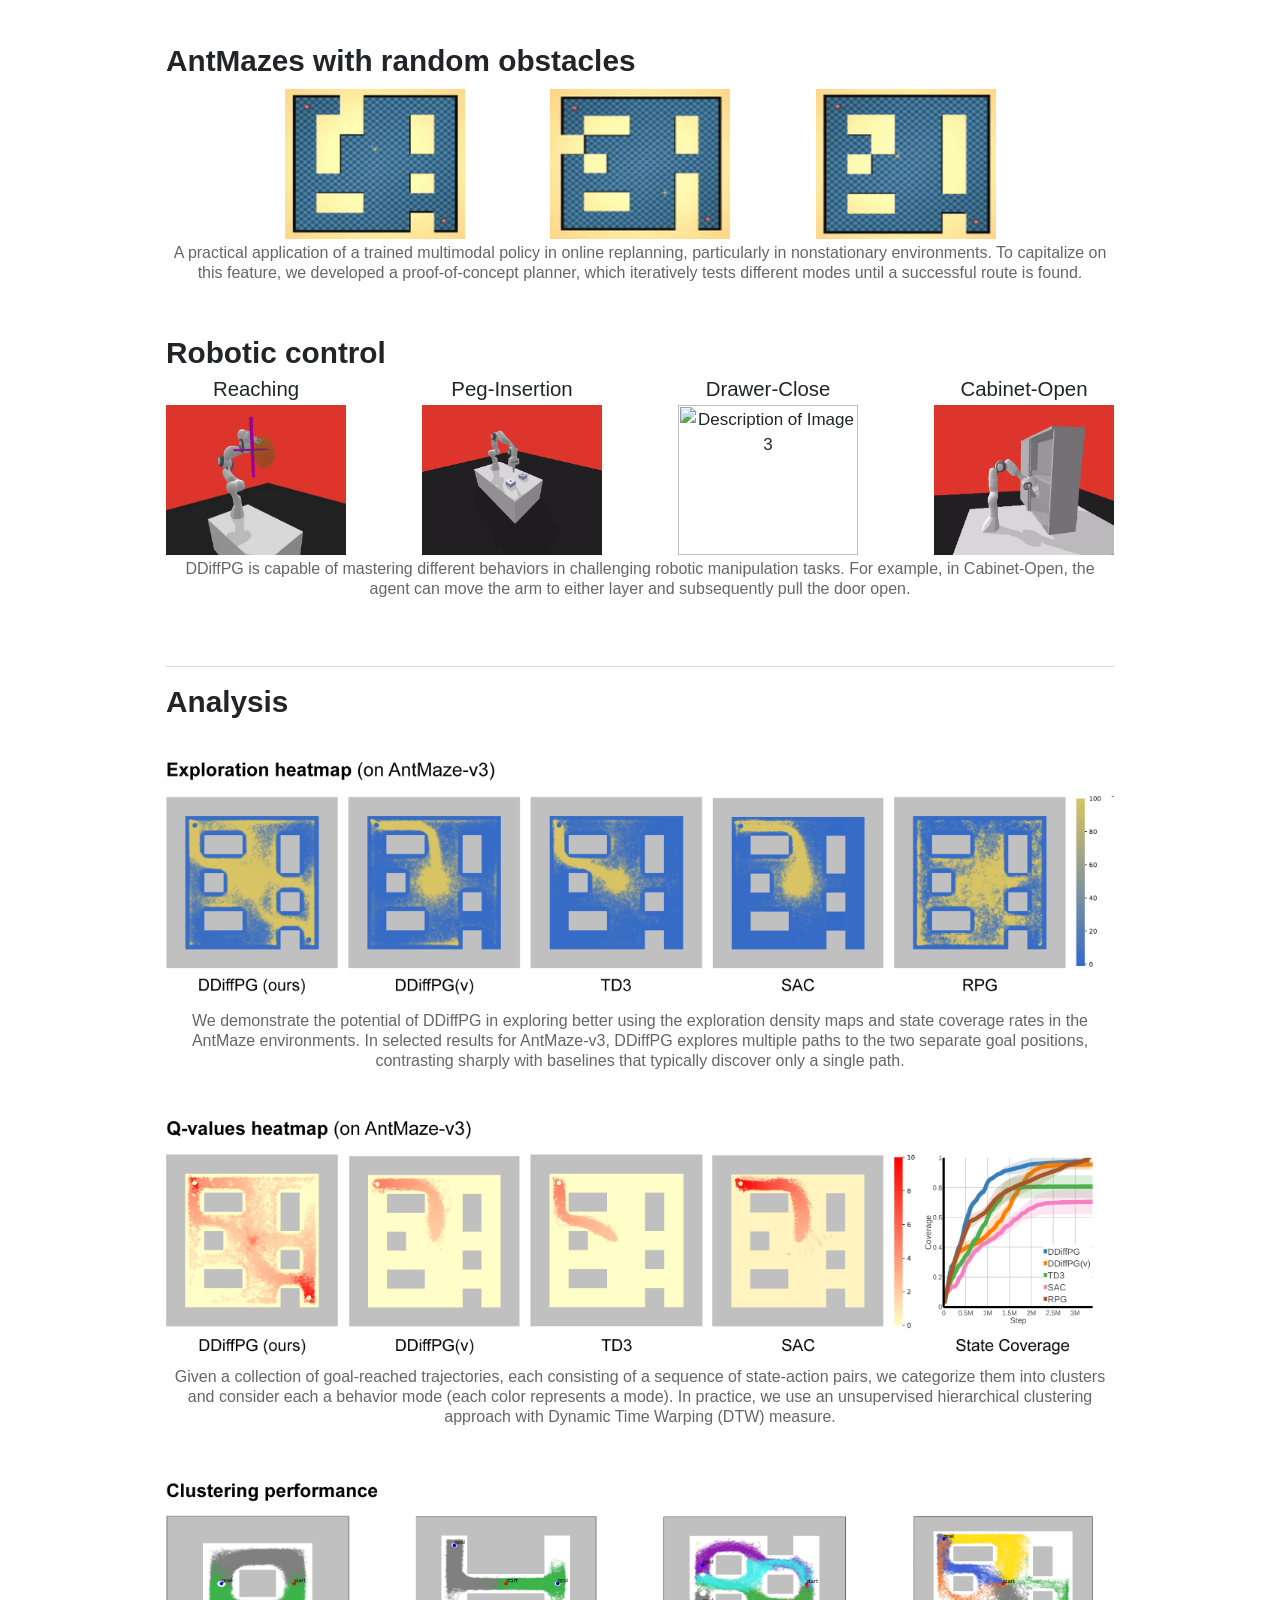
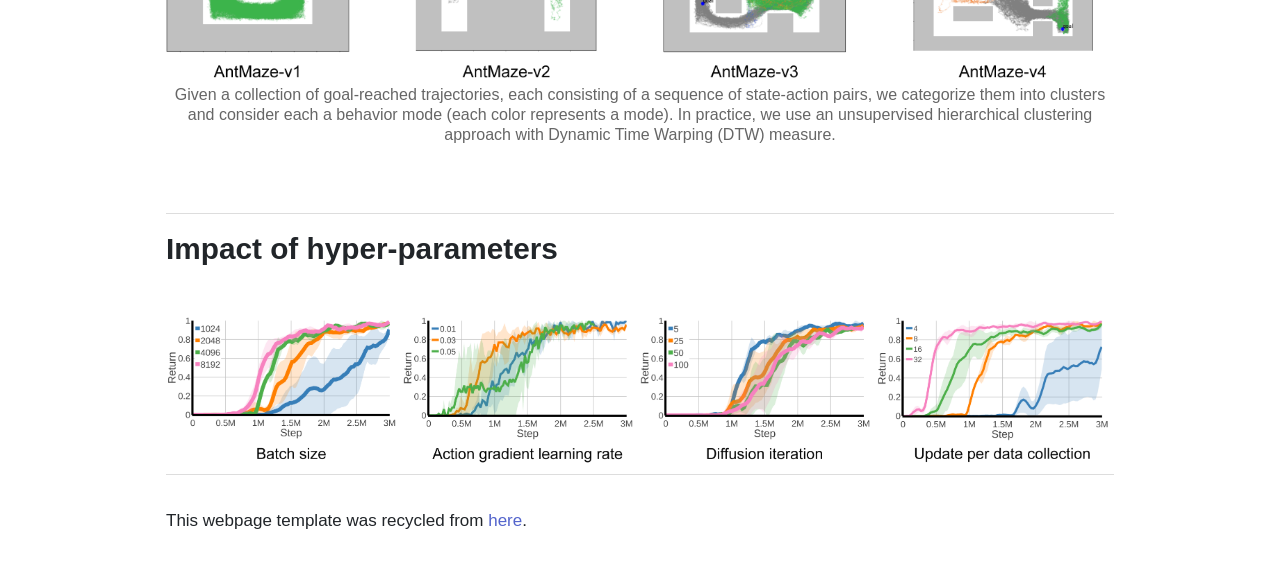
==== commit 494e2d2a: "update caption" ====
--- a/projects/ddiffpg/index.html
+++ b/projects/ddiffpg/index.html
@@ -176,7 +176,7 @@
     color: #666;
     margin-top: 4px;
     margin-bottom: 10px;
-	text-align: left;
+	text-align: center;
 }
 
 
@@ -632,9 +632,9 @@
               <img src="materials/v4.gif" alt="Description of Image 4">
             </figure>
           </div>
-        <!-- <p class="caption">
-            Six simulation benchmarks where we test HuGE and compare against baselines. <strong>Bandu</strong>, <strong>Block Stacking</strong>, <strong>Kitchen</strong>, and <strong>Pusher</strong>, are long-horizon manipulation tasks; <strong>Four rooms</strong> and <strong>Maze</strong> are 2D navigation tasks
-        </p> <br> -->
+        <p class="caption">
+            DDiffPG demonstrates consistent exploration and acquisition of multiple behaviors. In AntMazes, multiple paths exist. DDiffPG is capable of learning and freely executing all these paths
+        </p> <br>
           
         <h2>AntMazes with random obstacles</h2>
         <figure>
@@ -652,9 +652,9 @@
                 </figure>
               
               </div>
-            <!-- <p class="caption">
-                Accomplished goals at the end of 5 different evaluation episodes along training in the real world.
-            </p> <br> -->
+            <p class="caption">
+                A practical application of a trained multimodal policy in online replanning, particularly in nonstationary environments. To capitalize on this feature, we developed a proof-of-concept planner, which iteratively tests different modes until a successful route is found. 
+            </p> <br>
         </figure>
 
         <h2>Robotic control</h2>  
@@ -679,9 +679,9 @@
               <img src="materials/cabinet.gif" alt="Description of Image 4">
             </figure>
           </div>
-        <!-- <p class="caption">
-            Six simulation benchmarks where we test HuGE and compare against baselines. <strong>Bandu</strong>, <strong>Block Stacking</strong>, <strong>Kitchen</strong>, and <strong>Pusher</strong>, are long-horizon manipulation tasks; <strong>Four rooms</strong> and <strong>Maze</strong> are 2D navigation tasks
-        </p> <br> -->
+        <p class="caption">
+            DDiffPG is capable of mastering different behaviors in challenging robotic manipulation tasks. For example, in Cabinet-Open, the agent can move the arm to either layer and subsequently pull the door open.
+        </p> <br>
             
         
     </section> 
@@ -693,10 +693,26 @@
         <center>
         <figure>
             <a>
-                <img width="100%" src="materials/analysis.png">
+                <img width="100%" src="materials/analysis (3).png">
             </a>
             <p class="caption">
-                Given a collection of goal-reached trajectories, each consisting of a sequence of state-action pairs, we categorize them into clusters and consider each a behavior mode. In practice, we use an unsupervised hierarchical clustering approach with Dynamic Time Warping (DTW) measure.
+                We demonstrate the potential of DDiffPG in exploring better using the exploration density maps and state coverage rates in the AntMaze environments. In selected results for AntMaze-v3, DDiffPG explores multiple paths to the two separate goal positions, contrasting sharply with baselines that typically discover only a single path.
+            </p> <br>
+        </figure>
+        <figure>
+            <a>
+                <img width="100%" src="materials/analysis (1).png">
+            </a>
+            <p class="caption">
+                Given a collection of goal-reached trajectories, each consisting of a sequence of state-action pairs, we categorize them into clusters and consider each a behavior mode (each color represents a mode). In practice, we use an unsupervised hierarchical clustering approach with Dynamic Time Warping (DTW) measure.
+            </p> <br>
+        </figure>
+        <figure>
+            <a>
+                <img width="100%" src="materials/analysis (2).png">
+            </a>
+            <p class="caption">
+                Given a collection of goal-reached trajectories, each consisting of a sequence of state-action pairs, we categorize them into clusters and consider each a behavior mode (each color represents a mode). In practice, we use an unsupervised hierarchical clustering approach with Dynamic Time Warping (DTW) measure.
             </p> <br>
         </figure>
 
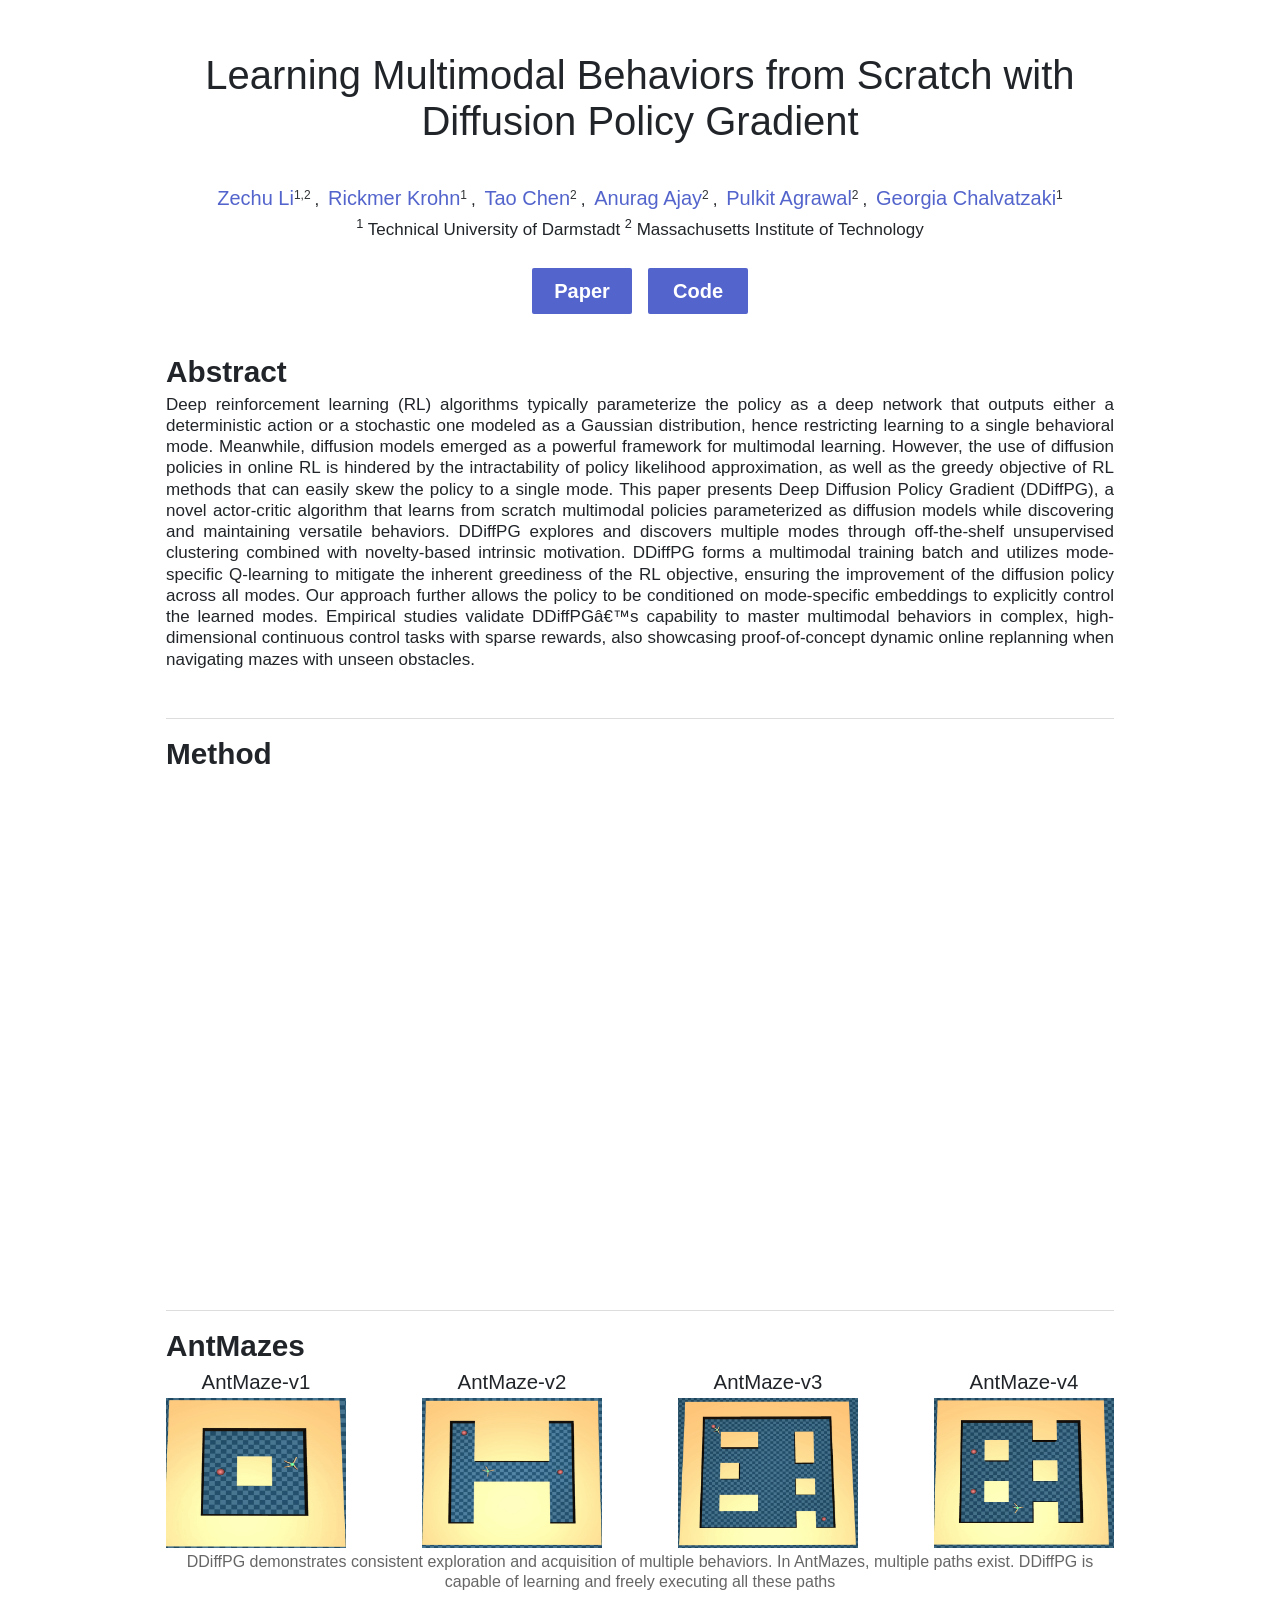
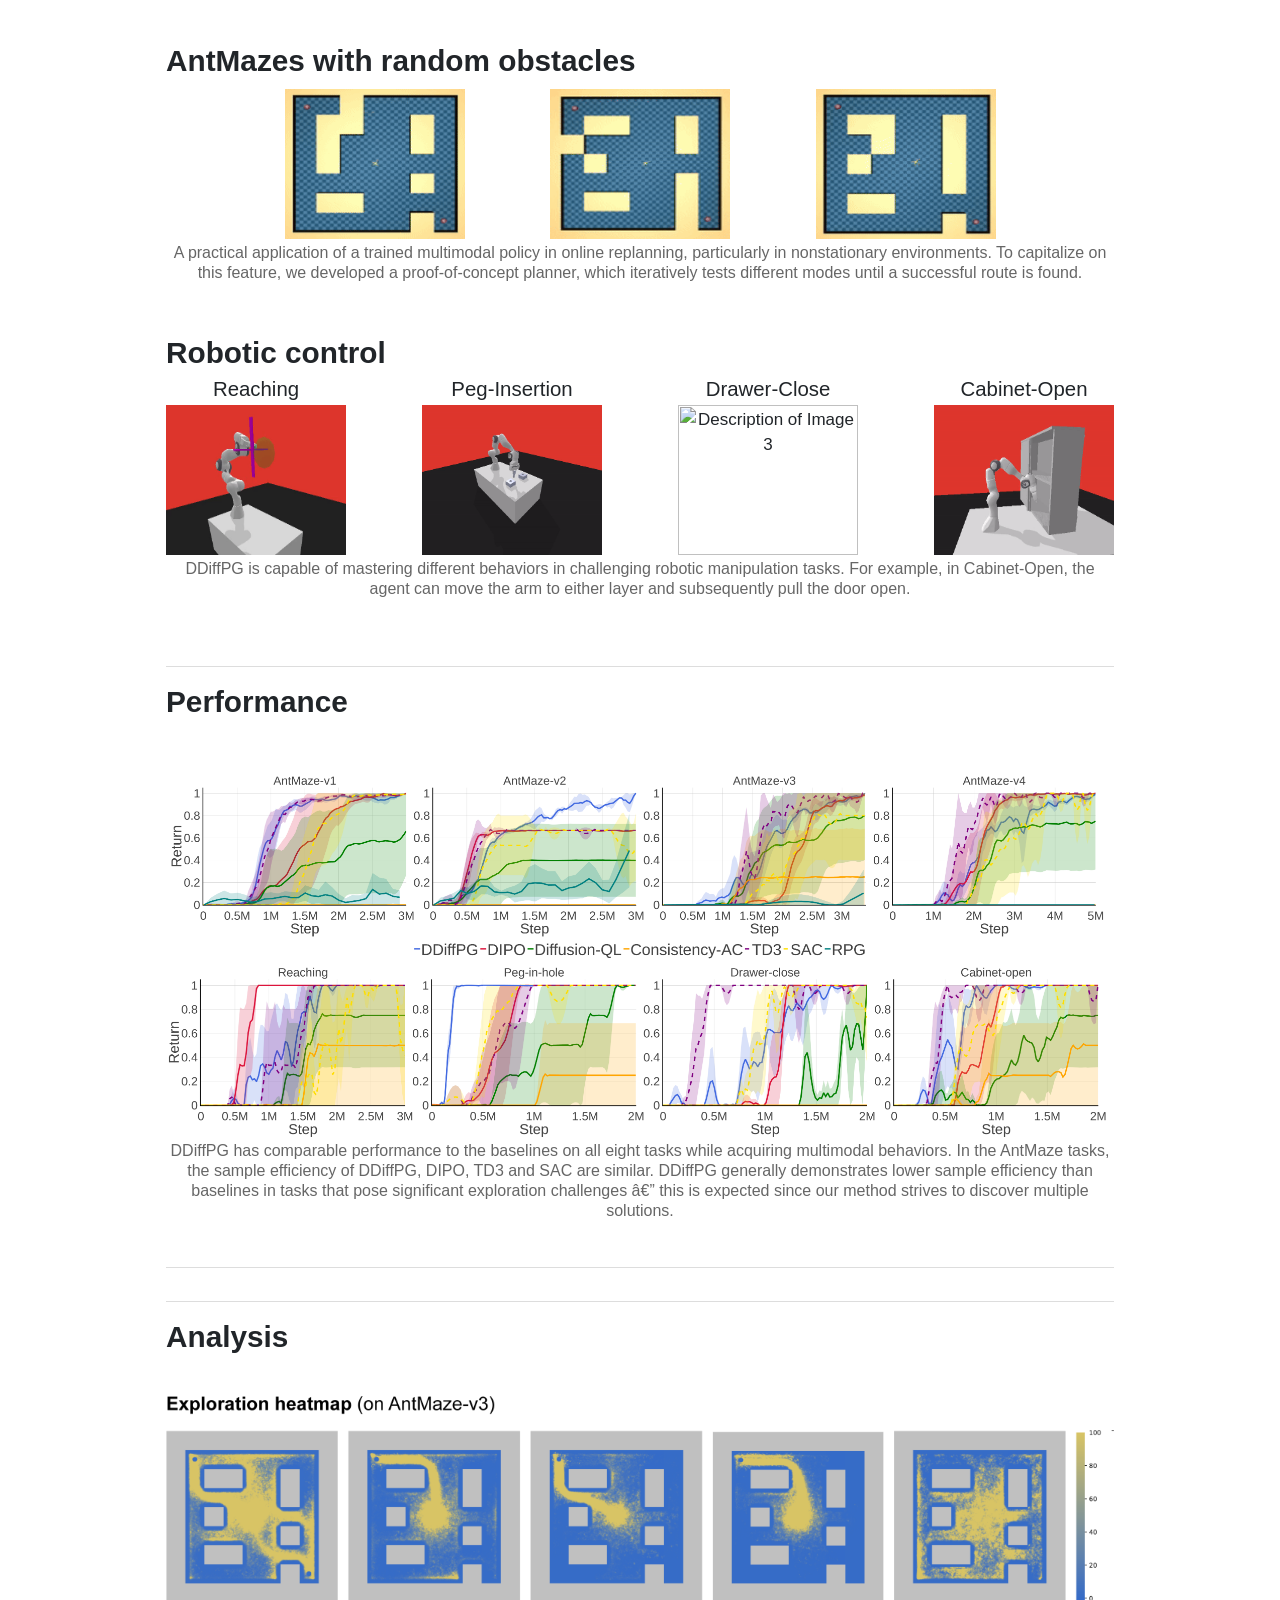
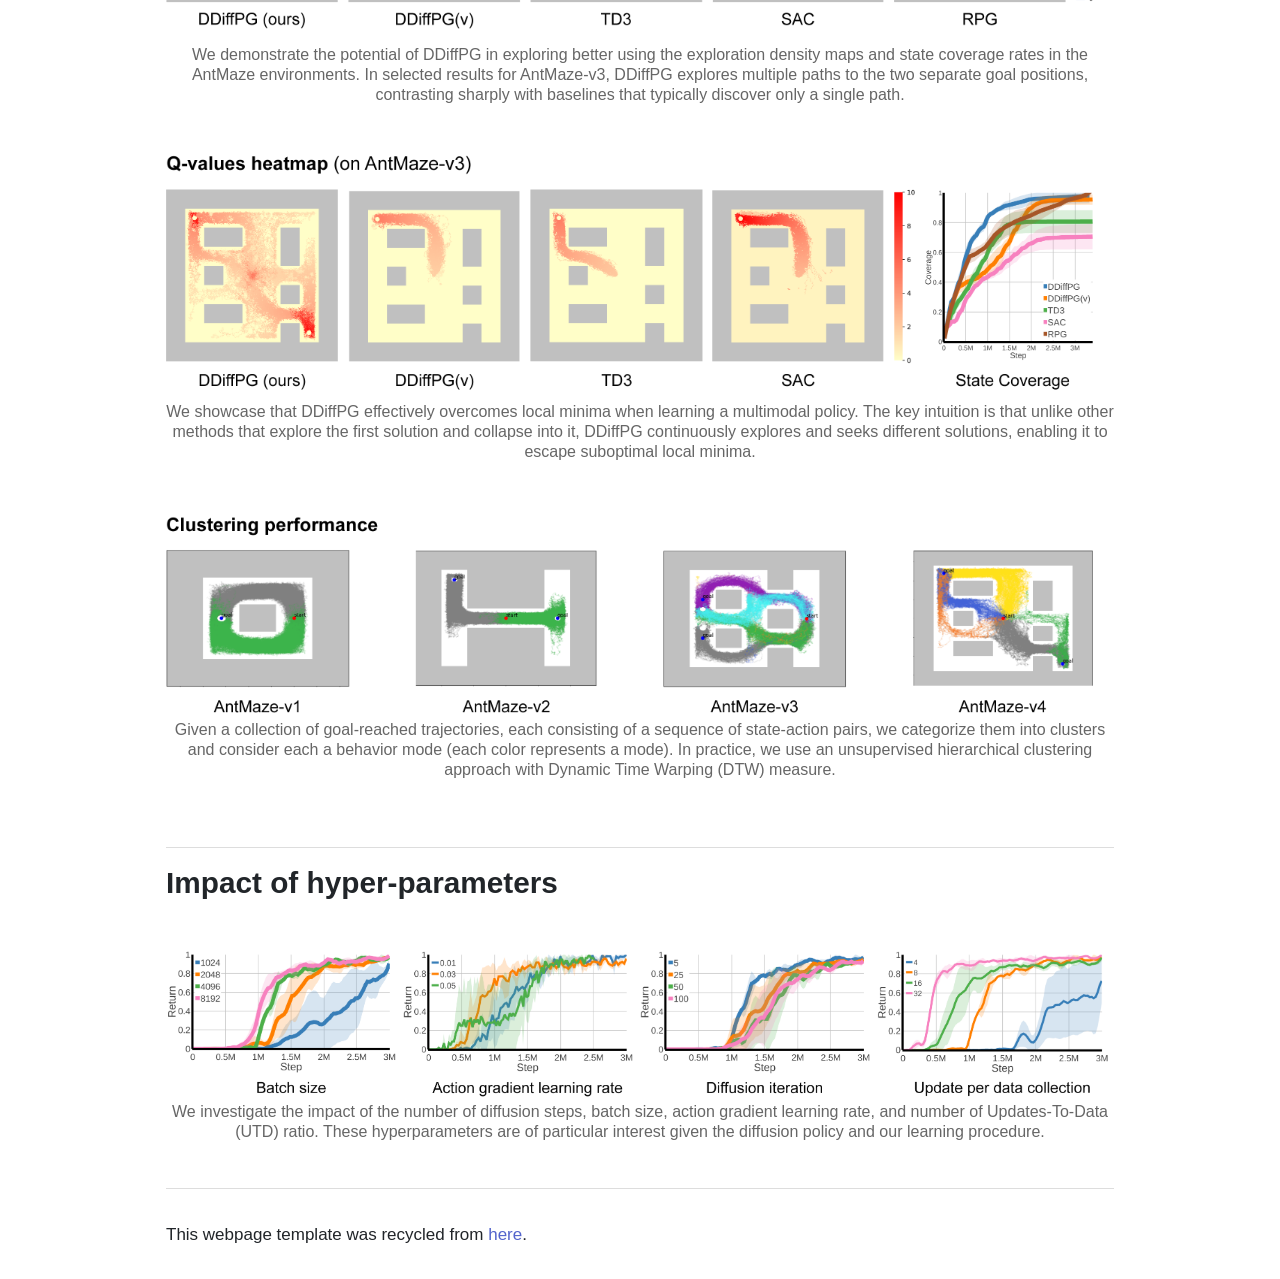
==== commit 427026bc: "update caption" ====
--- a/projects/ddiffpg/index.html
+++ b/projects/ddiffpg/index.html
@@ -685,6 +685,22 @@
             
         
     </section> 
+
+    <section id="performance">
+        <hr>
+        <h2>Performance</h2>
+        <br>
+        <figure>
+            <a>
+                <img width="100%" src="materials/performance.png">
+            </a>
+            <p class="caption">
+                DDiffPG has comparable performance to the baselines on all eight tasks while acquiring multimodal behaviors. In the AntMaze tasks, the sample efficiency of DDiffPG, DIPO, TD3 and SAC are similar. DDiffPG generally demonstrates lower sample efficiency than baselines in tasks that pose significant exploration challenges — this is expected since our method strives to discover multiple solutions.
+            </p> <br>
+        </figure>   
+        <hr>
+
+    </section> 
     
     <section id="robust_noise">
         <hr>
@@ -704,7 +720,7 @@
                 <img width="100%" src="materials/analysis (1).png">
             </a>
             <p class="caption">
-                Given a collection of goal-reached trajectories, each consisting of a sequence of state-action pairs, we categorize them into clusters and consider each a behavior mode (each color represents a mode). In practice, we use an unsupervised hierarchical clustering approach with Dynamic Time Warping (DTW) measure.
+                We showcase that DDiffPG effectively overcomes local minima when learning a multimodal policy. The key intuition is that unlike other methods that explore the first solution and collapse into it, DDiffPG continuously explores and seeks different solutions, enabling it to escape suboptimal local minima.
             </p> <br>
         </figure>
         <figure>
@@ -726,9 +742,9 @@
             <a>
                 <img width="100%" src="materials/hyper-parameters.png">
             </a>
-            <!-- <p class="caption">
-                Six simulation benchmarks where we test HuGE and compare against baselines. <strong>Bandu</strong>, <strong>Block Stacking</strong>, <strong>Kitchen</strong>, and <strong>Pusher</strong>, are long-horizon manipulation tasks; <strong>Four rooms</strong> and <strong>Maze</strong> are 2D navigation tasks
-            </p> <br> -->
+            <p class="caption">
+                We investigate the impact of the number of diffusion steps, batch size, action gradient learning rate, and number of Updates-To-Data (UTD) ratio. These hyperparameters are of particular interest given the diffusion policy and our learning procedure.
+            </p> <br>
         </figure>   
         <hr>
 
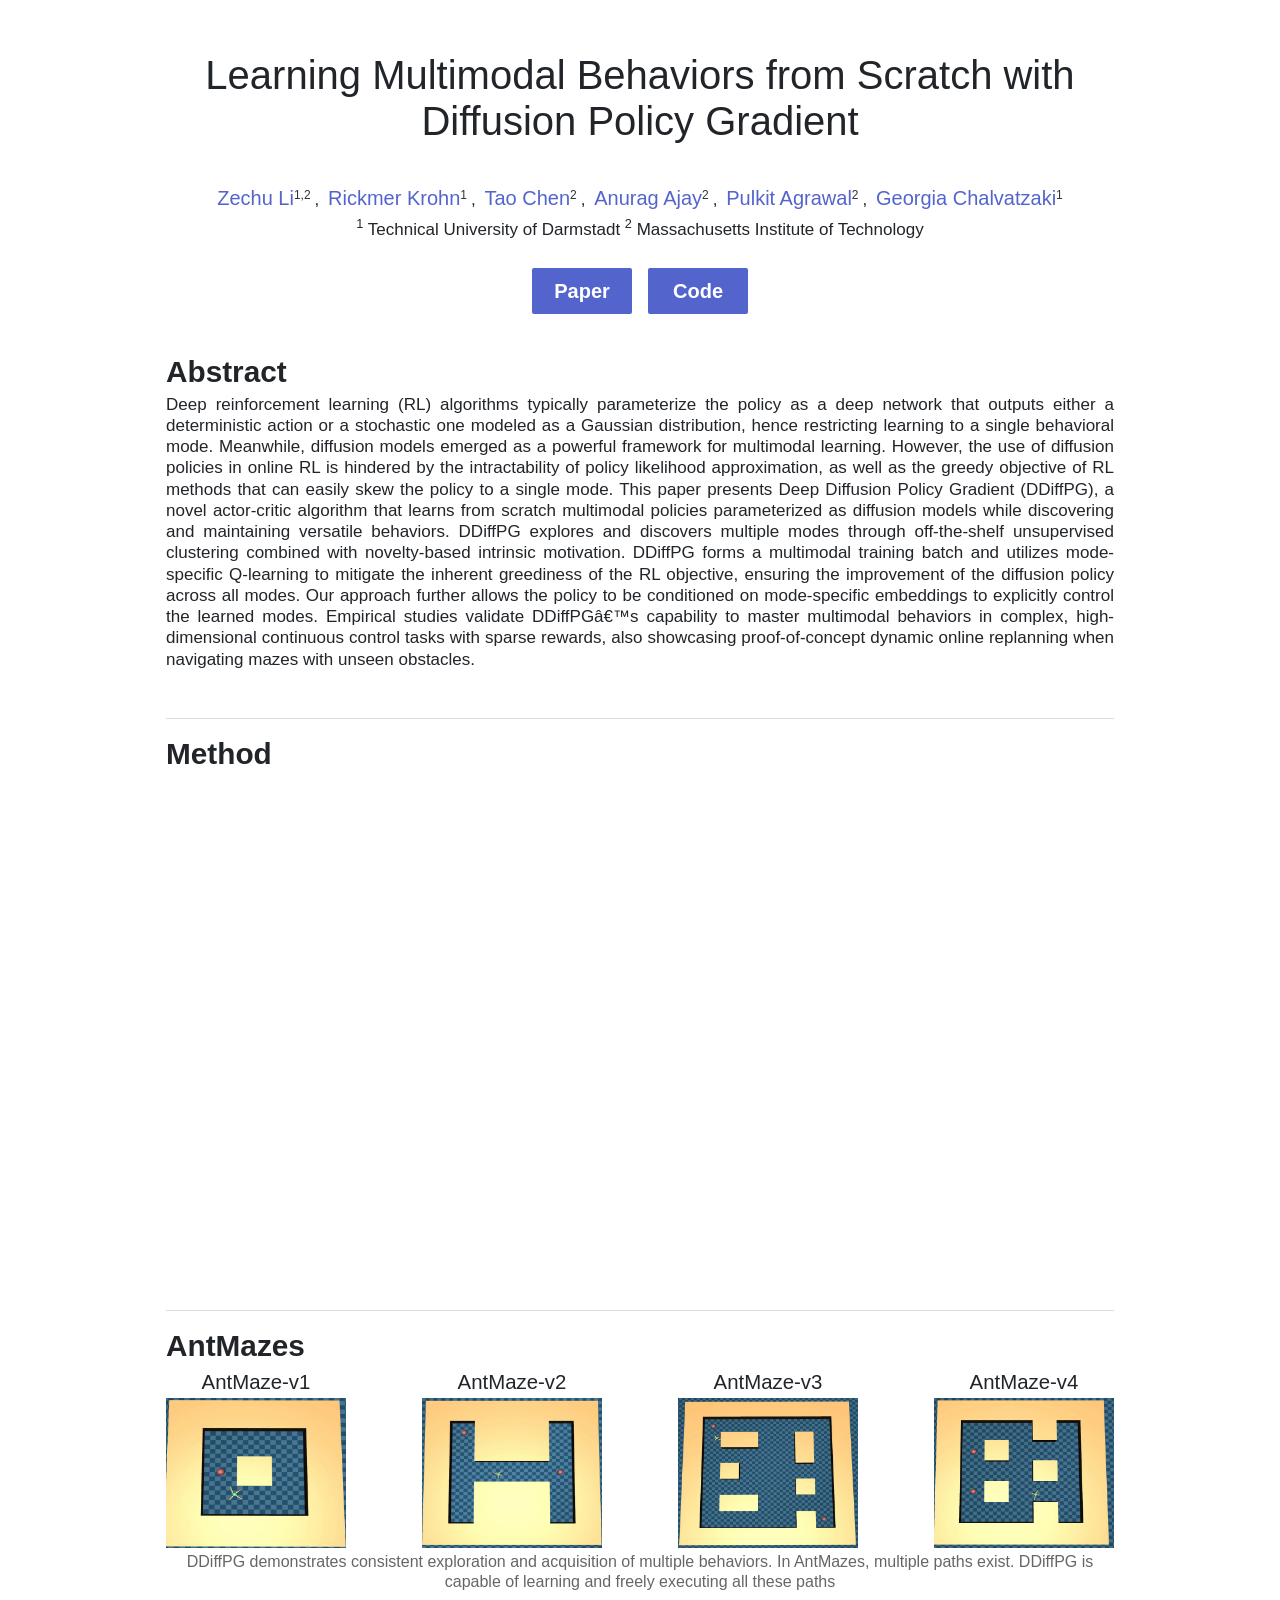
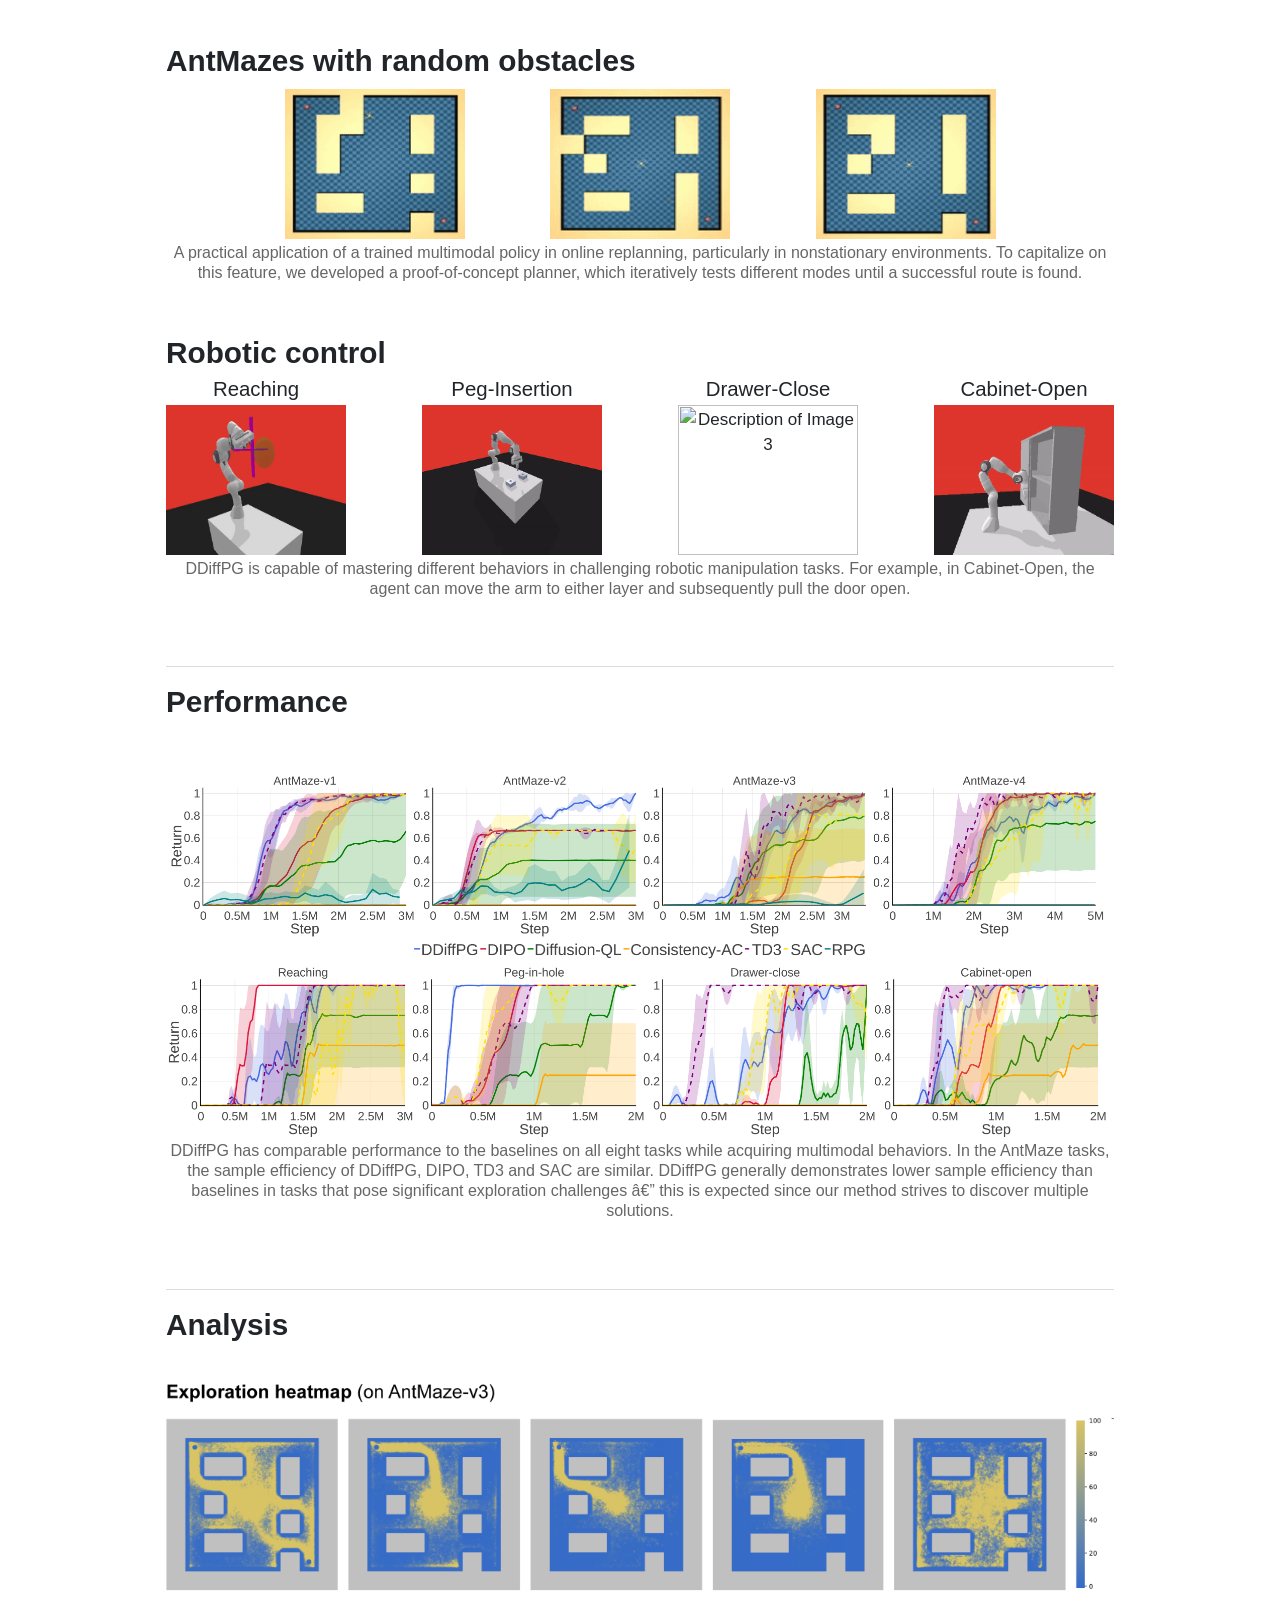
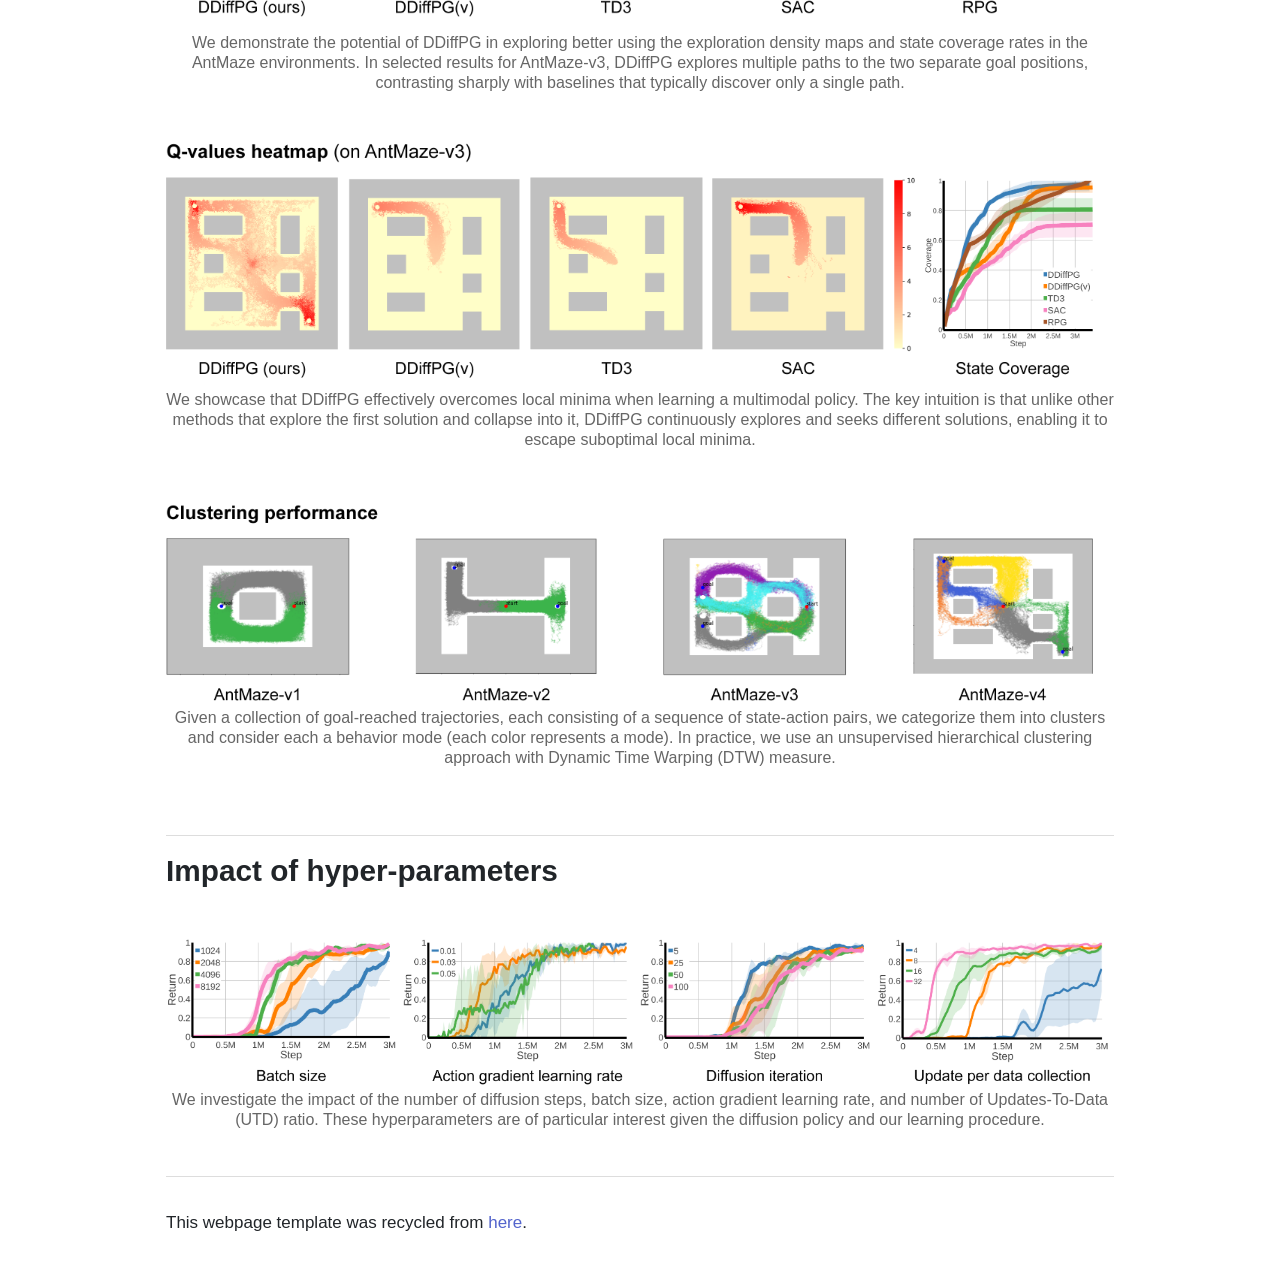
==== commit 9cc0a8c8: "remove extra line" ====
--- a/projects/ddiffpg/index.html
+++ b/projects/ddiffpg/index.html
@@ -698,8 +698,6 @@
                 DDiffPG has comparable performance to the baselines on all eight tasks while acquiring multimodal behaviors. In the AntMaze tasks, the sample efficiency of DDiffPG, DIPO, TD3 and SAC are similar. DDiffPG generally demonstrates lower sample efficiency than baselines in tasks that pose significant exploration challenges — this is expected since our method strives to discover multiple solutions.
             </p> <br>
         </figure>   
-        <hr>
-
     </section> 
     
     <section id="robust_noise">
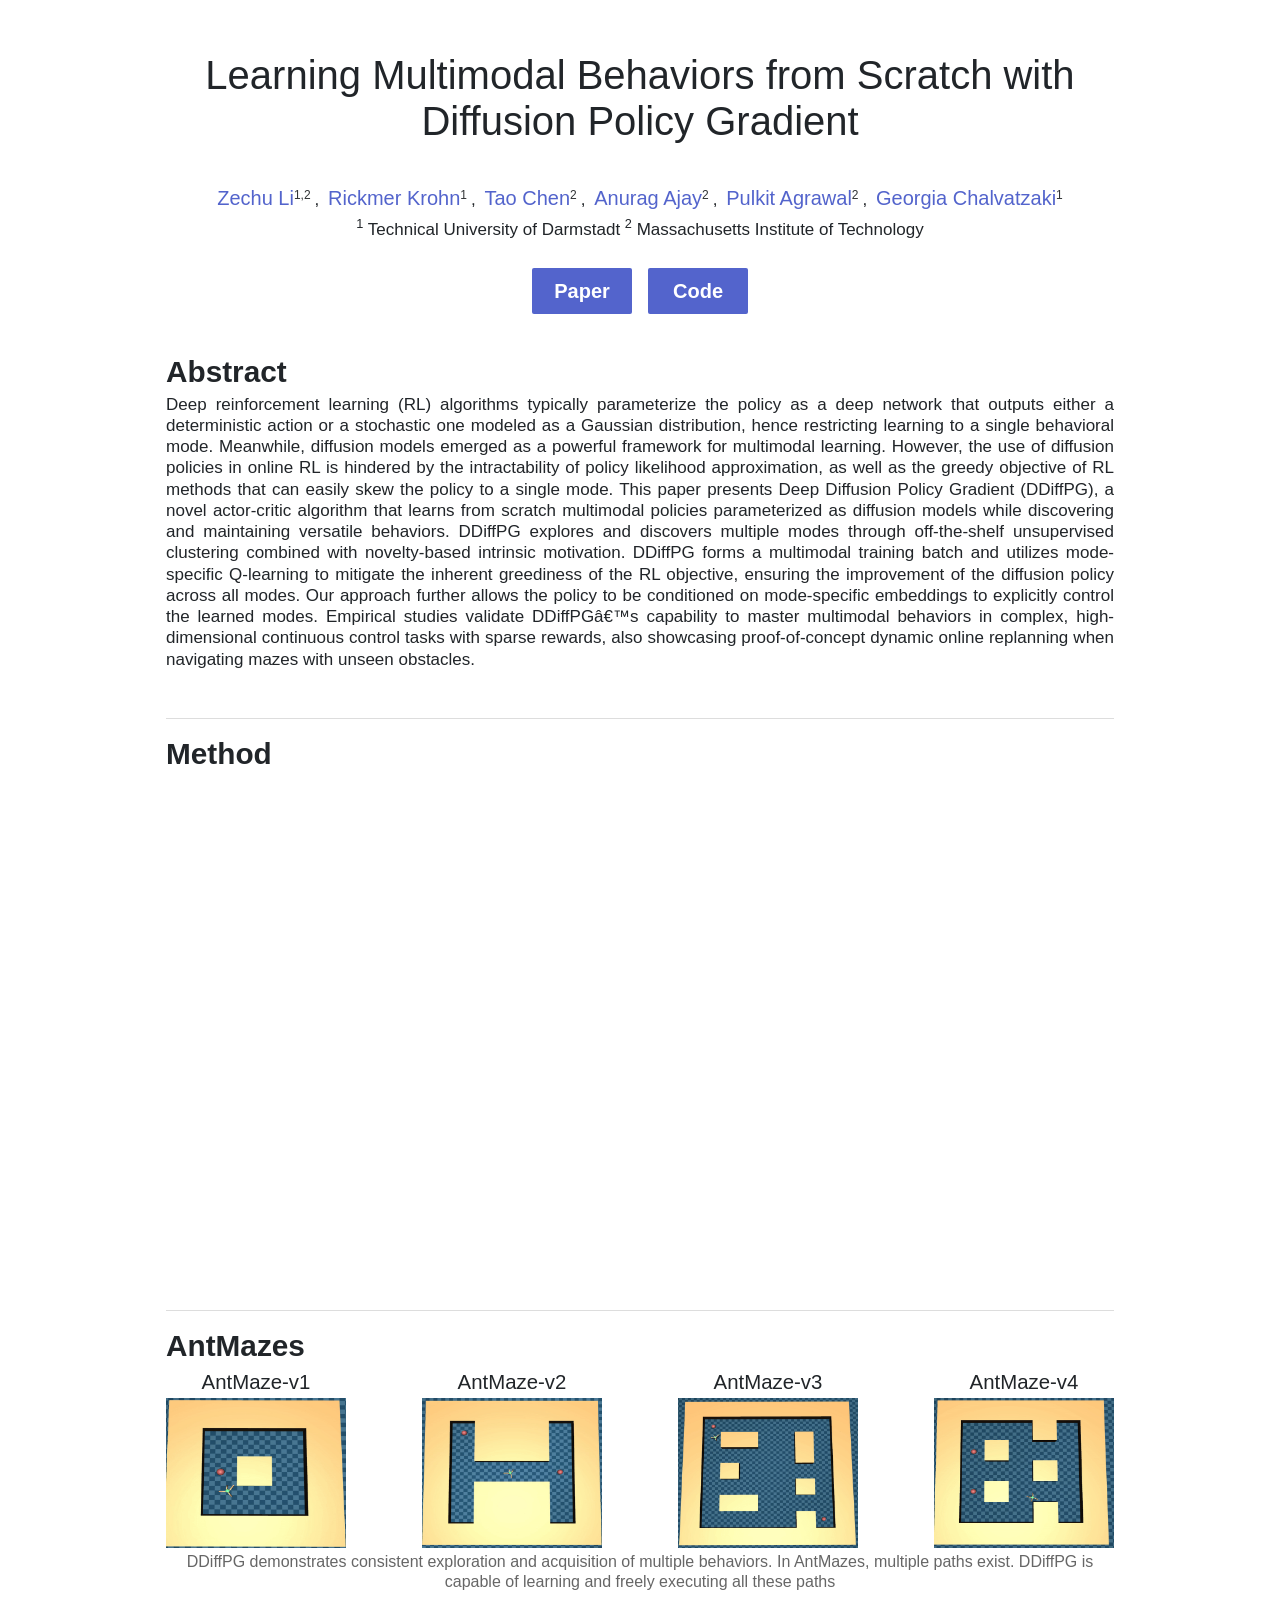
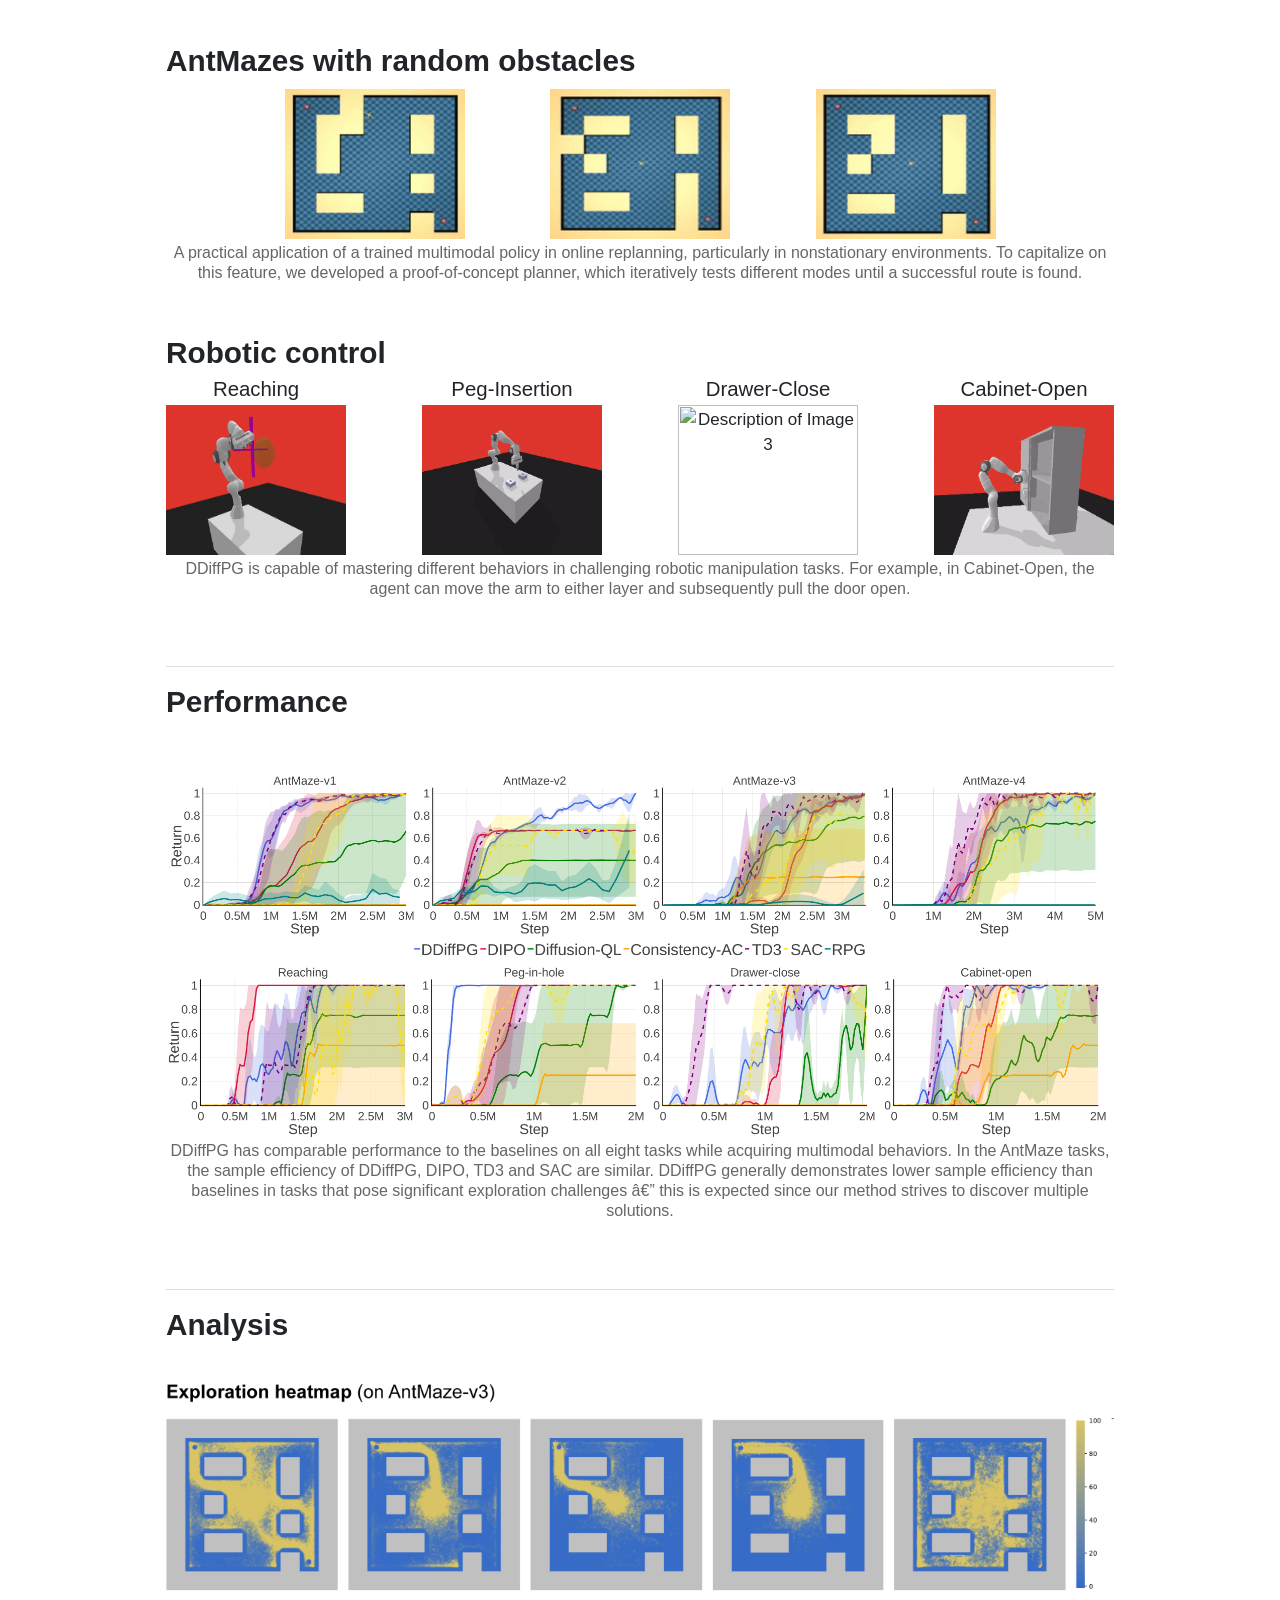
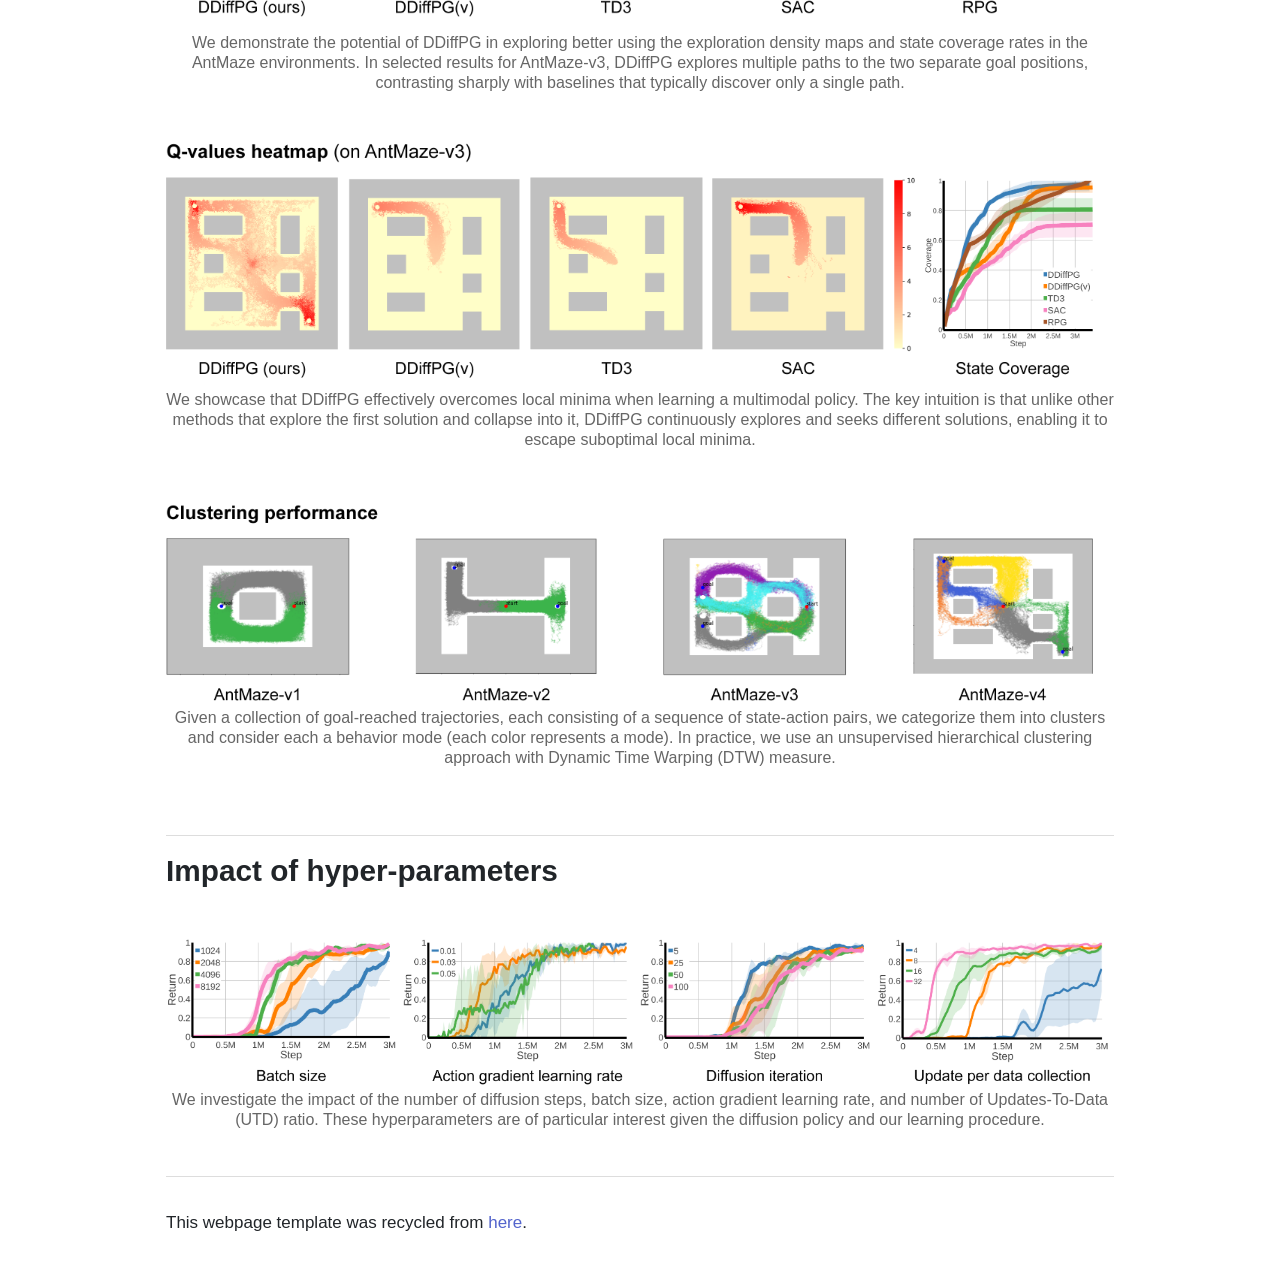
==== commit 5767a689: "add ddiffpg code" ====
--- a/projects/ddiffpg/index.html
+++ b/projects/ddiffpg/index.html
@@ -489,7 +489,7 @@
                 <!-- <span class="material-icons"> description </span>  -->
                  Paper
             </a>
-            <a class="paper-btn" href="">
+            <a class="paper-btn" href="https://github.com/supersglzc/ddiffpg">
                 <!-- <span class="material-icons"> code </span> -->
                 Code
             </a>
